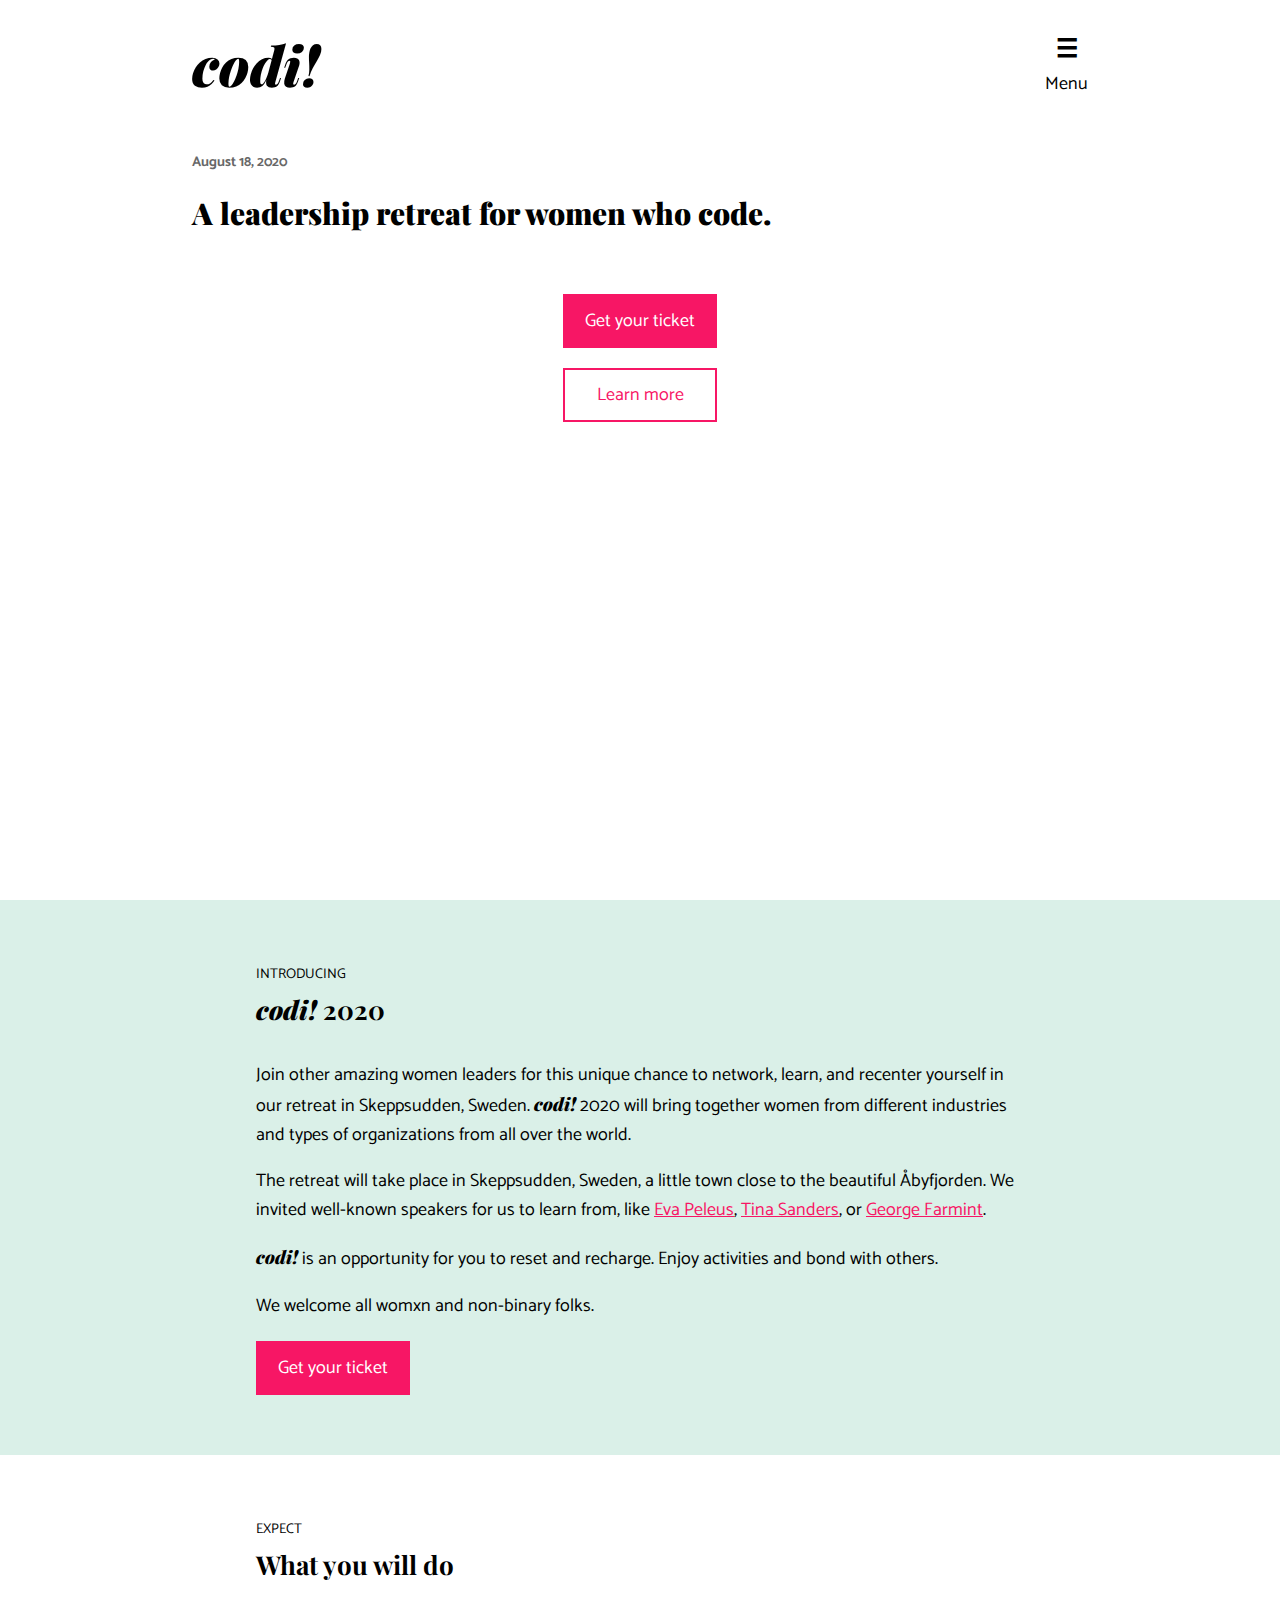
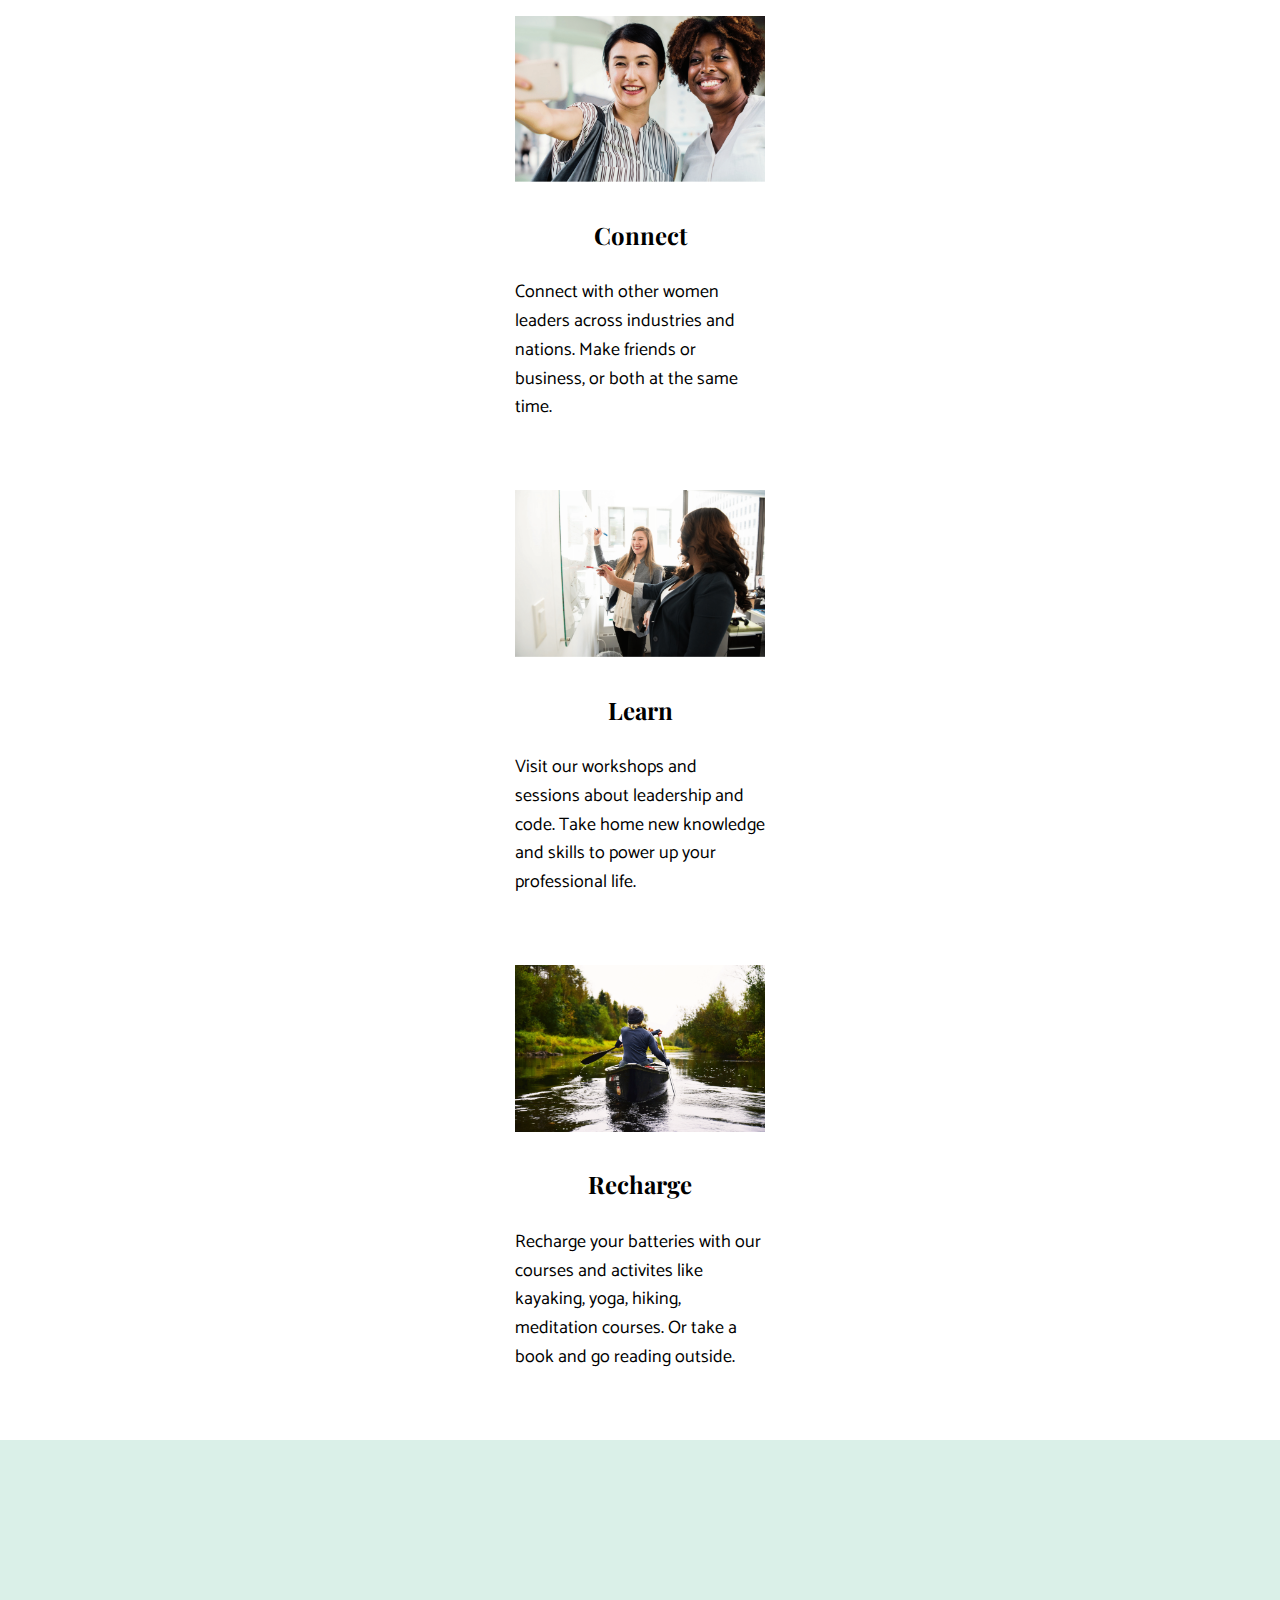
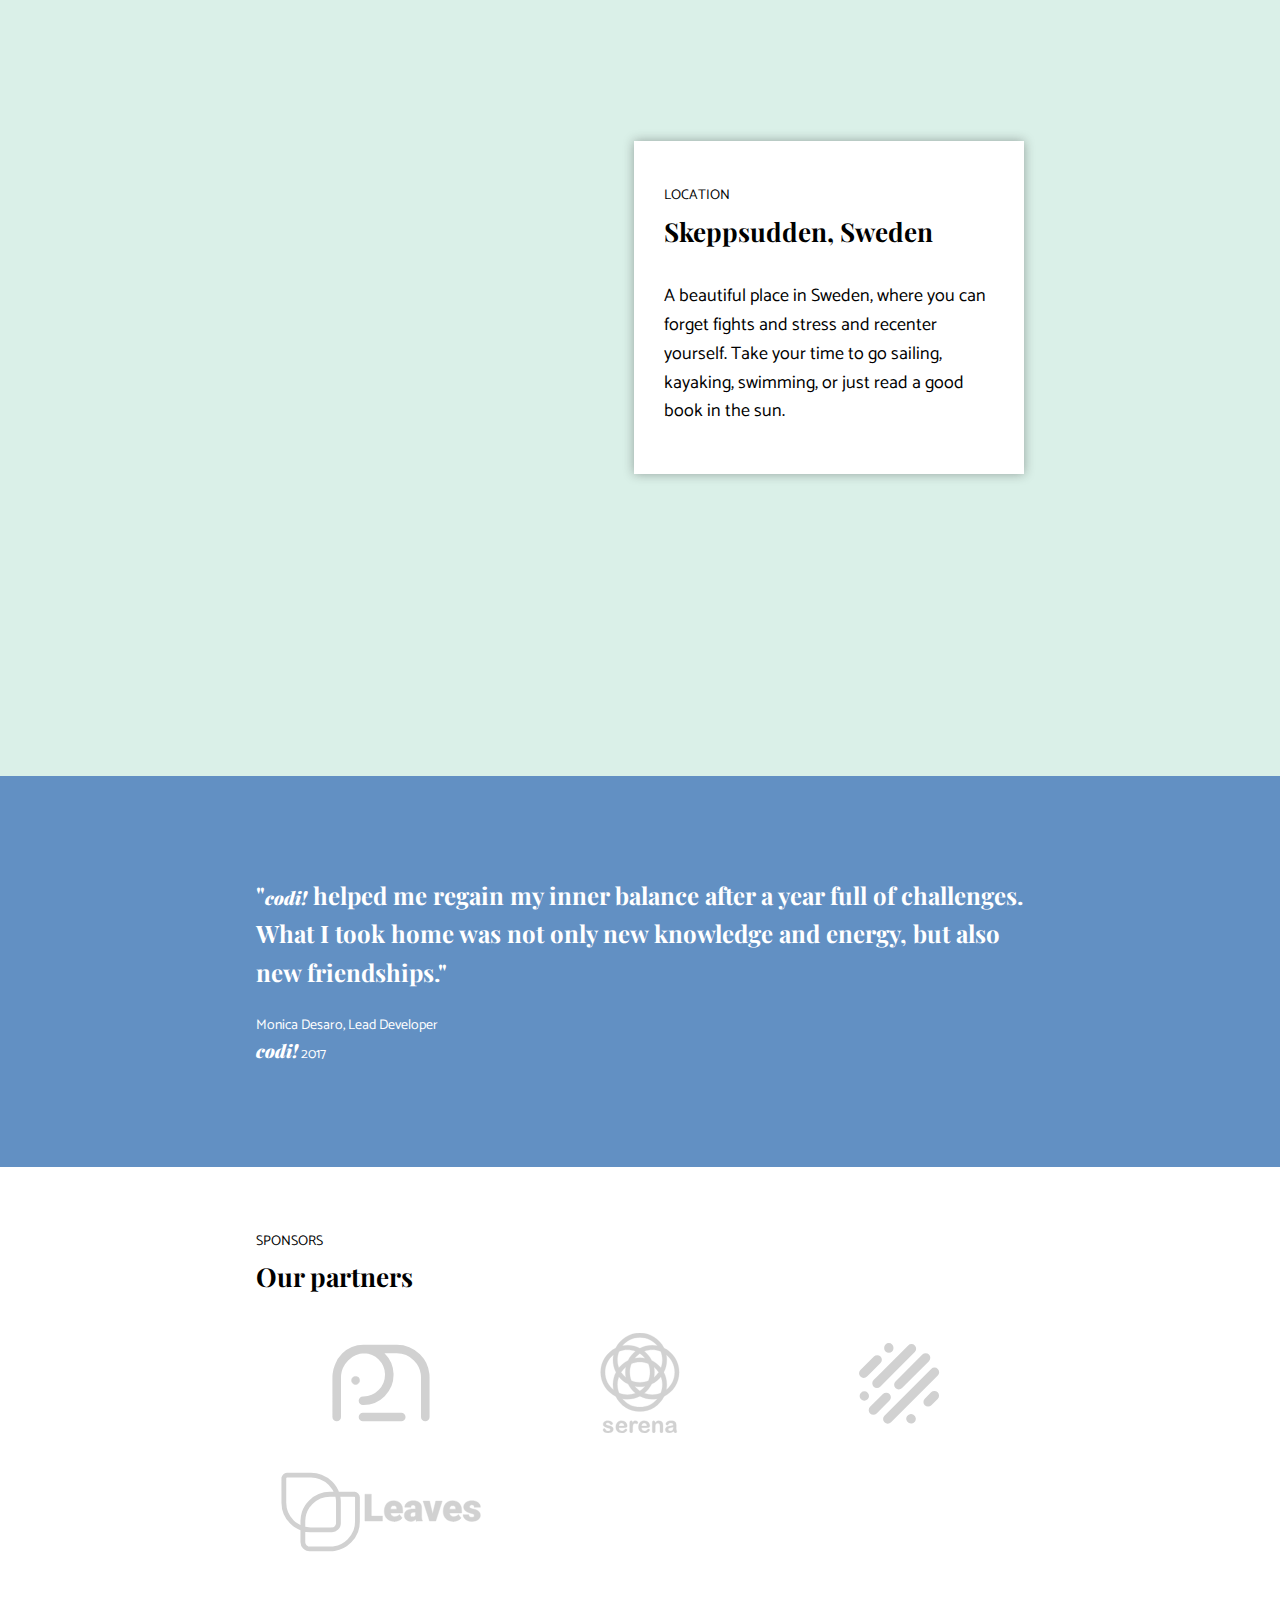
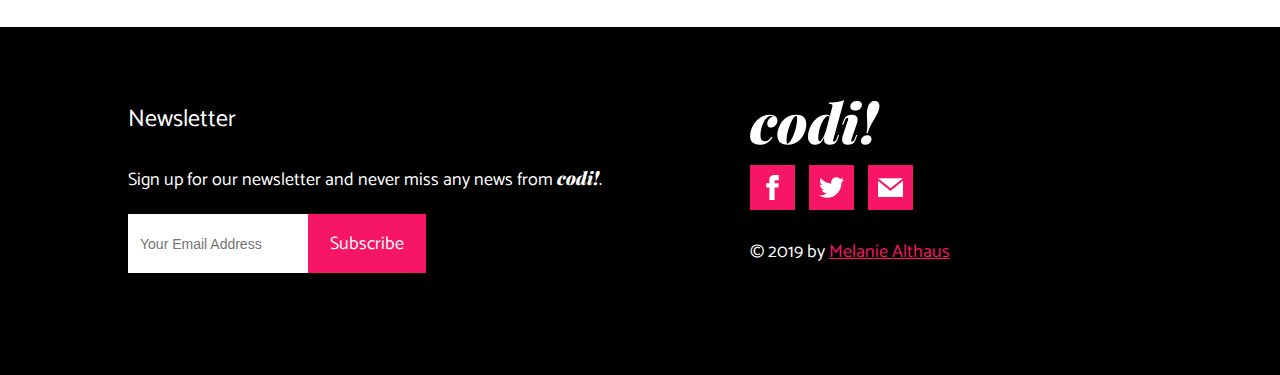
==== index.html @ c9736b59 "header is responsive now" ====
<!DOCTYPE html>
<html lang="en">

  <head>
    <meta charset="utf-8">
    <meta name="viewport" content="width=device-width, initial-scale=1">
    <meta name="description" content="">
    <meta name="author" content="Melanie Althaus">
    <meta name="theme-color" content="#ffffff">
    <title>codi! 2020: A leadership retreat for women who code</title>

    <!-- <link rel="stylesheet" href="style/normalize.css"> -->
    <link rel="stylesheet" href="style/style.css">
  </head>

  <body>

    <header class="header">

      <nav class="header__nav">
        <div class="logo logo--big--black">
          <a href="#">codi!</a>
        </div>
        <div class="hamburger__menu">
            <div class="hamburger__animation">
                &#9776;
            </div>
            <div class="hamburger__label">Menu</div>
        </div>        
        <ul class="nav__menulist">
          <li class="nav__item">Home</li>
          <li class="nav__item">Blog</li>
          <li class="nav__item">About</li>
          <li class="nav__item">Partnerships</li>
        </ul>
      </nav>

      <div class="header__box">
        <div class="header__titlebox">
          <p class="title__top">August 18, 2020</p>
          <h1 class="header__title">A leadership retreat for women who code.</h1>
        </div>        
        <div class="header__buttons">
          <div class="button__div">
            <a class="button__link button--action" href="#">Get your ticket</a>
          </div>
          <div class="button__div">
            <a class="button__link button--secondary" href="#">Learn more</a>
          </div>
          
        </div>
      </div>

    </header>

    <main class="main">
      
      <section class="main__section introduction__section">
        <div class="title__box">
          <p class="section__top">Introducing</p>
          <h2 class="section__title"><span class="logo logo--title">codi!</span> 2020</h2>
        </div>
        <div class="content__box">
          <p class="content__text">Join other amazing women leaders for this unique chance to network, learn, and recenter yourself in our retreat in Skeppsudden, Sweden. <span class="logo">codi!</span> 2020 will bring together women from different industries and types of organizations from all over the world.</p>
          <p>The retreat will take place in Skeppsudden, Sweden, a little town close to the beautiful Åbyfjorden. We invited well-known speakers for us to learn from, like <a href="#" class="text__link">Eva Peleus</a>, <a href="#" class="text__link">Tina Sanders</a>, or <a href="#" class="text__link">George Farmint</a>.</p>
          <p class="content__text"><span class="logo">codi!</span> is an opportunity for you to reset and recharge. Enjoy activities and bond with others.</p>
          <p class="content__text">We welcome all womxn and non-binary folks.</p>
          <div class="button__div p--margin">
              <a class="button__link button--action" href="#">Get your ticket</a>
          </div>
        </div>
      </section>

      <section class="main__section expect__section">
        <div class="title__box">
          <p class="section__top">Expect</p>
          <h2 class="section__title">What you will do</h2>
        </div>
        <div class="content__box expect__box">
          <div class="expect__box--margin-bottom">
            <img class="expect__image" src="assets/img/002_1600w.png" alt="Connect with other female leaders" width="250">
            <h3 class="expect__title">Connect</h3>
            <p class="content__text">Connect with other women leaders across industries and nations. Make friends or business, or both at the same time.</p>
          </div>        
          <div class="expect__box--margin-bottom">            
            <img  class="expect__image" src="assets/img/003_1600w.png" alt="Visit workshops and sessions" width="250">
            <h3 class="expect__title">Learn</h3>
            <p class="content__text">Visit our workshops and sessions about leadership and code. Take home new knowledge and skills to power up your professional life.</p>
          </div>
          <div>
            <img class="expect__image" src="assets/img/004_1600w.png" alt="Recharge and recenter yourself" width="250">           
            <h3 class="expect__title">Recharge</h3>
            <p class="content__text">Recharge your batteries with our courses and activites like kayaking, yoga, hiking, meditation courses. Or take a book and go reading    outside.</p>
          </div>
        </div>
      </section>

      <section class="main__section location__section">
          <div class="location__div">
            <div class="title__box">
              <p class="section__top">Location</p>
              <h2 class="section__title">Skeppsudden, Sweden</h2>
            </div>
            <div class="content__box location__box">
                <p class="content__text">A beautiful place in Sweden, where you can forget fights and stress and recenter yourself. Take your time to go sailing, kayaking, swimming, or just read a good book in the sun.</p>
            </div>
          </div>
      </section>

      <section class="main__section testimonial__section">
        <div class="content__box quote__box">
          <p class="quote">"<span class="logo">codi!</span> helped me regain my inner balance after a year full of challenges. What I took home was not only new knowledge and energy, but also new friendships."</p>
          <p class="quote-name">Monica Desaro, Lead Developer<br>
            <span class="logo">codi!</span> 2017</p>
        </div>
      </section>

      <!-- First finish MVP -->
      <!--
      <section class="main__section impressions__section">
        <div class="title__box">
          <p class="section__top">Impressions</p>
          <h2 class="section__title">That was <span class="logo logo--title">codi!</span> 2019</h2>          
        </div>
        <div class="content__box">
          <div class="impressions__grid">
            <img src="assets/img/006_sm.jpg" width="250"/>
            <img src="assets/img/007_sm.jpg" width="250"/>
            <img src="assets/img/008_sm.jpg" width="250"/>
          </div>
          <div class="impressions__link">
            <a href="#" class="text__link">Click here for the gallery</a>
          </div>
        </div>
      </section>
      -->

      <section class="main__section sponsors__section">
        <div class="title__box">
          <p class="section__top">Sponsors</p>
          <h2 class="section__title">Our partners</h2>
        </div>
        <div class="content__box sponsors__box">
          <!--Elephant Logo-->
          <a href="#" class="sponsor__link">
            <!-- Sponsor Links class no content -->
            <svg class="svg__logo" width="100px" height="100px" viewBox="0 0 175 175" style="fill-rule:evenodd;clip-rule:evenodd;stroke-linecap:round;stroke-miterlimit:3;">
              <path id="Layer0_0_FILL" d="M47.95,78.05c-1.367,-1.367 -3.017,-2.05 -4.95,-2.05c-1.933,0 -3.583,0.683 -4.95,2.05c-1.367,1.367 -2.05,3.017 -2.05,4.95c0,1.933 0.683,3.583 2.05,4.95c1.367,1.367 3.017,2.05 4.95,2.05c1.933,0 3.583,-0.683 4.95,-2.05c1.367,-1.367 2.05,-3.017 2.05,-4.95c0,-1.933 -0.683,-3.583 -2.05,-4.95Z"/>
              <path id="Layer0_0_1_STROKES" d="M10,147l0,-69c0,-7.167 1.333,-13.8 4,-19.9c2.133,-6.2 5.717,-11.817 10.75,-16.85c8.833,-8.833 19.5,-13.25 32,-13.25c0.533,0 1.067,0.017 1.6,0.05c0.533,-0.033 1.083,-0.05 1.65,-0.05l55,0c13.8,0 25.583,4.883 35.35,14.65c9.767,9.767 14.65,21.55 14.65,35.35l0,69m-106.65,-118.95c11.8,0.333 21.917,4.733 30.35,13.2c8.867,8.833 13.3,19.5 13.3,32c0,12.5 -4.433,23.15 -13.3,31.95c-8.8,8.867 -19.45,13.3 -31.95,13.3l-0.8,0m-41.95,-60.4c2.4,-5.6 5.95,-10.75 10.65,-15.45c9.367,-9.367 20.6,-14.233 33.7,-14.6m64.6,118.95l-67,0" style="fill:none;stroke-width:15px;"/>
            </svg>
          </a>
          <!--Serena Logo-->
          <a href="#" class="sponsor__link">
            <svg class="svg__logo" width="100px" height="100px" viewBox="0 0 310 394" style="fill-rule:evenodd;clip-rule:evenodd;stroke-linejoin:round;stroke-miterlimit:2;">
              <path d="M94.775,372.891l-23.099,0c0.029,2.682 0.569,5.047 1.622,7.094c1.053,2.047 2.451,3.59 4.196,4.628c1.745,1.039 3.669,1.558 5.775,1.558c1.413,0 2.703,-0.166 3.871,-0.498c1.168,-0.331 2.3,-0.851 3.396,-1.557c1.095,-0.707 2.105,-1.464 3.028,-2.271c0.922,-0.807 2.119,-1.903 3.59,-3.287c0.605,-0.52 1.47,-0.779 2.595,-0.779c1.211,0 2.192,0.332 2.942,0.995c0.749,0.663 1.124,1.6 1.124,2.811c0,1.067 -0.418,2.315 -1.254,3.742c-0.836,1.428 -2.098,2.797 -3.785,4.109c-1.687,1.313 -3.807,2.401 -6.359,3.266c-2.552,0.865 -5.486,1.298 -8.802,1.298c-7.585,0 -13.482,-2.163 -17.692,-6.488c-4.21,-4.326 -6.316,-10.194 -6.316,-17.606c0,-3.489 0.52,-6.726 1.558,-9.711c1.038,-2.984 2.552,-5.544 4.542,-7.678c1.989,-2.134 4.441,-3.77 7.353,-4.909c2.913,-1.139 6.142,-1.709 9.689,-1.709c4.614,0 8.572,0.973 11.874,2.92c3.302,1.946 5.775,4.463 7.419,7.548c1.643,3.086 2.465,6.229 2.465,9.43c0,2.97 -0.85,4.895 -2.552,5.775c-1.701,0.879 -4.095,1.319 -7.18,1.319Zm-23.099,-6.705l21.412,0c-0.289,-4.037 -1.377,-7.058 -3.266,-9.062c-1.889,-2.004 -4.376,-3.006 -7.462,-3.006c-2.941,0 -5.356,1.016 -7.245,3.049c-1.889,2.033 -3.035,5.04 -3.439,9.019Z"/>
              <path d="M126.179,376.957l0,9.862c0,2.394 -0.563,4.189 -1.687,5.386c-1.125,1.197 -2.552,1.795 -4.283,1.795c-1.701,0 -3.1,-0.606 -4.196,-1.817c-1.095,-1.211 -1.643,-2.999 -1.643,-5.364l0,-32.874c0,-5.306 1.917,-7.959 5.753,-7.959c1.961,0 3.374,0.62 4.239,1.86c0.865,1.24 1.341,3.071 1.427,5.493c1.413,-2.422 2.862,-4.253 4.348,-5.493c1.485,-1.24 3.467,-1.86 5.947,-1.86c2.48,0 4.888,0.62 7.224,1.86c2.336,1.24 3.504,2.883 3.504,4.931c0,1.442 -0.498,2.631 -1.492,3.569c-0.995,0.937 -2.07,1.405 -3.223,1.405c-0.433,0 -1.478,-0.266 -3.136,-0.8c-1.658,-0.533 -3.122,-0.8 -4.391,-0.8c-1.73,0 -3.143,0.454 -4.239,1.362c-1.096,0.909 -1.946,2.257 -2.552,4.045c-0.605,1.788 -1.024,3.915 -1.254,6.38c-0.231,2.466 -0.346,5.472 -0.346,9.019Z"/>
              <path d="M184.012,372.891l-23.099,0c0.029,2.682 0.57,5.047 1.622,7.094c1.053,2.047 2.452,3.59 4.196,4.628c1.745,1.039 3.67,1.558 5.775,1.558c1.413,0 2.704,-0.166 3.871,-0.498c1.168,-0.331 2.3,-0.851 3.396,-1.557c1.096,-0.707 2.105,-1.464 3.028,-2.271c0.923,-0.807 2.12,-1.903 3.59,-3.287c0.606,-0.52 1.471,-0.779 2.596,-0.779c1.211,0 2.191,0.332 2.941,0.995c0.75,0.663 1.125,1.6 1.125,2.811c0,1.067 -0.418,2.315 -1.255,3.742c-0.836,1.428 -2.098,2.797 -3.785,4.109c-1.687,1.313 -3.806,2.401 -6.358,3.266c-2.552,0.865 -5.487,1.298 -8.803,1.298c-7.584,0 -13.481,-2.163 -17.692,-6.488c-4.21,-4.326 -6.315,-10.194 -6.315,-17.606c0,-3.489 0.519,-6.726 1.557,-9.711c1.038,-2.984 2.552,-5.544 4.542,-7.678c1.99,-2.134 4.441,-3.77 7.354,-4.909c2.912,-1.139 6.142,-1.709 9.689,-1.709c4.614,0 8.572,0.973 11.874,2.92c3.302,1.946 5.774,4.463 7.418,7.548c1.644,3.086 2.466,6.229 2.466,9.43c0,2.97 -0.851,4.895 -2.552,5.775c-1.702,0.879 -4.095,1.319 -7.181,1.319Zm-23.099,-6.705l21.412,0c-0.288,-4.037 -1.377,-7.058 -3.266,-9.062c-1.889,-2.004 -4.376,-3.006 -7.461,-3.006c-2.942,0 -5.357,1.016 -7.246,3.049c-1.889,2.033 -3.035,5.04 -3.439,9.019Z"/>
              <path d="M214.421,352.517l0,1.428c2.077,-2.74 4.347,-4.751 6.813,-6.034c2.466,-1.284 5.299,-1.925 8.5,-1.925c3.114,0 5.897,0.677 8.348,2.033c2.452,1.355 4.283,3.273 5.494,5.753c0.778,1.442 1.283,2.999 1.514,4.671c0.231,1.673 0.346,3.807 0.346,6.402l0,21.974c0,2.365 -0.541,4.153 -1.622,5.364c-1.082,1.211 -2.487,1.817 -4.218,1.817c-1.759,0 -3.186,-0.62 -4.282,-1.86c-1.096,-1.24 -1.644,-3.014 -1.644,-5.321l0,-19.681c0,-3.893 -0.541,-6.871 -1.622,-8.932c-1.081,-2.062 -3.237,-3.093 -6.467,-3.093c-2.105,0 -4.023,0.627 -5.753,1.881c-1.73,1.255 -2.999,2.978 -3.806,5.169c-0.577,1.76 -0.865,5.047 -0.865,9.863l0,14.793c0,2.394 -0.556,4.189 -1.666,5.386c-1.11,1.197 -2.545,1.795 -4.304,1.795c-1.701,0 -3.1,-0.62 -4.196,-1.86c-1.095,-1.24 -1.643,-3.014 -1.643,-5.321l0,-34.129c0,-2.249 0.49,-3.929 1.47,-5.039c0.981,-1.11 2.322,-1.665 4.023,-1.665c1.038,0 1.976,0.245 2.812,0.735c0.836,0.49 1.507,1.226 2.011,2.206c0.505,0.981 0.757,2.177 0.757,3.59Z"/>
              <path d="M287.048,387.339c-2.855,2.22 -5.616,3.885 -8.283,4.996c-2.668,1.11 -5.66,1.665 -8.976,1.665c-3.028,0 -5.688,-0.598 -7.981,-1.795c-2.292,-1.197 -4.059,-2.819 -5.299,-4.866c-1.24,-2.048 -1.86,-4.268 -1.86,-6.662c0,-3.23 1.024,-5.984 3.072,-8.262c2.047,-2.278 4.859,-3.806 8.435,-4.585c0.749,-0.173 2.609,-0.562 5.58,-1.168c2.97,-0.605 5.515,-1.161 7.634,-1.665c2.12,-0.505 4.42,-1.118 6.9,-1.839c-0.145,-3.114 -0.772,-5.399 -1.882,-6.856c-1.11,-1.456 -3.41,-2.184 -6.899,-2.184c-2.999,0 -5.256,0.418 -6.77,1.254c-1.514,0.837 -2.812,2.091 -3.893,3.764c-1.081,1.672 -1.846,2.775 -2.293,3.309c-0.447,0.533 -1.405,0.8 -2.876,0.8c-1.327,0 -2.473,-0.425 -3.439,-1.276c-0.966,-0.851 -1.449,-1.939 -1.449,-3.266c0,-2.076 0.735,-4.095 2.206,-6.056c1.471,-1.961 3.763,-3.576 6.878,-4.845c3.114,-1.268 6.993,-1.903 11.636,-1.903c5.19,0 9.271,0.613 12.241,1.839c2.97,1.225 5.068,3.164 6.294,5.817c1.226,2.654 1.838,6.172 1.838,10.555c0,2.768 -0.007,5.119 -0.021,7.051c-0.015,1.932 -0.036,4.08 -0.065,6.445c0,2.22 0.367,4.535 1.103,6.943c0.735,2.407 1.103,3.957 1.103,4.65c0,1.211 -0.57,2.314 -1.709,3.309c-1.139,0.995 -2.429,1.492 -3.871,1.492c-1.211,0 -2.408,-0.57 -3.59,-1.709c-1.183,-1.139 -2.437,-2.79 -3.764,-4.952Zm-0.778,-17.087c-1.731,0.635 -4.247,1.305 -7.549,2.012c-3.301,0.706 -5.587,1.225 -6.856,1.557c-1.268,0.332 -2.48,0.98 -3.633,1.947c-1.154,0.966 -1.73,2.314 -1.73,4.044c0,1.788 0.677,3.309 2.033,4.564c1.355,1.254 3.129,1.881 5.32,1.881c2.336,0 4.492,-0.512 6.467,-1.535c1.975,-1.024 3.424,-2.343 4.347,-3.958c1.067,-1.788 1.601,-4.73 1.601,-8.825l0,-1.687Z"/>
              <path d="M49.75,378.558c0,3.258 -0.793,6.048 -2.379,8.37c-1.586,2.321 -3.929,4.08 -7.029,5.277c-3.1,1.197 -6.871,1.795 -11.312,1.795c-4.239,0 -7.872,-0.649 -10.9,-1.947c-3.028,-1.297 -5.263,-2.919 -6.705,-4.866c-1.442,-1.946 -2.163,-3.9 -2.163,-5.861c0,-1.298 0.462,-2.408 1.384,-3.331c0.923,-0.923 2.091,-1.384 3.504,-1.384c1.24,0 2.192,0.303 2.855,0.908c0.663,0.606 1.298,1.457 1.903,2.553c1.211,2.105 2.661,3.676 4.347,4.714c1.687,1.039 3.987,1.558 6.9,1.558c2.365,0 4.304,-0.527 5.818,-1.579c1.514,-1.053 2.271,-2.257 2.271,-3.612c0,-2.076 -0.786,-3.59 -2.358,-4.542c-1.571,-0.952 -4.16,-1.86 -7.764,-2.725c-4.066,-1.009 -7.375,-2.069 -9.927,-3.179c-2.553,-1.111 -4.593,-2.574 -6.121,-4.391c-1.529,-1.817 -2.293,-4.052 -2.293,-6.705c0,-2.364 0.707,-4.599 2.12,-6.704c1.413,-2.105 3.496,-3.785 6.25,-5.04c2.754,-1.254 6.078,-1.881 9.971,-1.881c3.057,0 5.803,0.317 8.24,0.951c2.437,0.635 4.47,1.485 6.099,2.552c1.63,1.067 2.87,2.25 3.72,3.547c0.851,1.298 1.276,2.567 1.276,3.807c0,1.355 -0.454,2.466 -1.362,3.331c-0.909,0.865 -2.199,1.297 -3.872,1.297c-1.211,0 -2.242,-0.346 -3.093,-1.038c-0.85,-0.692 -1.823,-1.73 -2.919,-3.114c-0.894,-1.154 -1.947,-2.077 -3.158,-2.769c-1.211,-0.692 -2.855,-1.038 -4.931,-1.038c-2.134,0 -3.908,0.454 -5.321,1.363c-1.413,0.908 -2.119,2.04 -2.119,3.395c0,1.24 0.519,2.257 1.557,3.05c1.038,0.793 2.437,1.449 4.196,1.968c1.759,0.519 4.181,1.154 7.267,1.903c3.662,0.894 6.654,1.961 8.976,3.201c2.321,1.24 4.08,2.704 5.277,4.391c1.197,1.687 1.795,3.612 1.795,5.775Z"/>
              <path d="M258.606,223.747c1.303,-6.628 1.994,-13.475 1.994,-20.478c0,-17.525 -4.281,-34.069 -11.844,-48.647c7.563,-14.575 11.844,-31.119 11.844,-48.644c0,-7.006 -0.691,-13.85 -1.994,-20.478c20.26,16.25 33.266,41.191 33.266,69.122c0,27.934 -13.006,52.872 -33.266,69.125m-103.984,68.125c-27.934,0 -52.872,-13.006 -69.125,-33.266c6.628,1.303 13.475,1.994 20.478,1.994c17.528,0 34.069,-4.281 48.647,-11.844c14.578,7.563 31.119,11.844 48.647,11.844c7.003,0 13.85,-0.691 20.478,-1.994c-16.253,20.26 -41.191,33.266 -69.125,33.266m-137.25,-137.25c0,-27.931 13.006,-52.872 33.266,-69.122c-1.304,6.628 -1.994,13.472 -1.994,20.478c0,17.525 4.281,34.069 11.844,48.644c-7.563,14.578 -11.844,31.122 -11.844,48.647c0,7.003 0.69,13.85 1.994,20.478c-20.26,-16.253 -33.266,-41.191 -33.266,-69.125m192.587,20.478c1.304,-6.628 1.994,-13.472 1.994,-20.478c0,-7.003 -0.69,-13.85 -1.99,-20.478c7.234,5.806 13.54,12.715 18.662,20.478c-5.122,7.765 -11.428,14.675 -18.666,20.478m-75.815,34.862c6.628,1.304 13.475,1.994 20.478,1.994c7.003,0 13.85,-0.69 20.478,-1.994c-5.803,7.235 -12.712,13.544 -20.478,18.663c-7.766,-5.119 -14.675,-11.428 -20.478,-18.663m-34.86,-75.818c-1.303,6.628 -1.993,13.475 -1.993,20.478c0,7.006 0.69,13.85 1.993,20.478c-7.237,-5.803 -13.543,-12.713 -18.665,-20.478c5.122,-7.763 11.428,-14.672 18.665,-20.478m95.297,20.478c0,11.815 -2.343,23.087 -6.559,33.403c-10.316,4.216 -21.588,6.556 -33.4,6.556c-11.813,0 -23.084,-2.34 -33.4,-6.556c-4.216,-10.316 -6.559,-21.588 -6.559,-33.403c0,-11.813 2.343,-23.085 6.559,-33.4c10.316,-4.216 21.587,-6.556 33.4,-6.556c11.812,0 23.084,2.34 33.4,6.556c4.216,10.315 6.559,21.587 6.559,33.4m-19.481,-55.338c-6.628,-1.303 -13.475,-1.993 -20.478,-1.993c-7.003,0 -13.85,0.69 -20.478,1.993c5.803,-7.237 12.712,-13.543 20.478,-18.665c7.766,5.122 14.675,11.428 20.478,18.665m-109.081,6.694c0,-11.816 2.34,-23.087 6.556,-33.403c10.316,-4.213 21.588,-6.556 33.4,-6.556c11.022,0 21.572,2.04 31.316,5.734c-12.228,9.753 -22.257,22.153 -29.216,36.325c-14.169,6.956 -26.569,16.984 -36.325,29.213c-3.694,-9.741 -5.731,-20.291 -5.731,-31.313m0,97.291c0,-11.022 2.037,-21.572 5.731,-31.313c9.756,12.228 22.156,22.256 36.325,29.213c6.959,14.172 16.988,26.568 29.216,36.325c-9.744,3.693 -20.294,5.734 -31.316,5.734c-11.812,0 -23.084,-2.344 -33.4,-6.559c-4.216,-10.316 -6.556,-21.588 -6.556,-33.4m177.206,0c0,11.812 -2.341,23.084 -6.556,33.4c-10.316,4.215 -21.588,6.559 -33.4,6.559c-11.022,0 -21.572,-2.041 -31.316,-5.734c12.228,-9.757 22.256,-22.153 29.216,-36.325c14.169,-6.957 26.569,-16.985 36.325,-29.213c3.694,9.741 5.731,20.291 5.731,31.313m0,-97.291c0,11.022 -2.037,21.572 -5.731,31.313c-9.756,-12.229 -22.156,-22.257 -36.325,-29.213c-6.96,-14.172 -16.988,-26.572 -29.216,-36.325c9.744,-3.694 20.294,-5.734 31.316,-5.734c11.812,0 23.084,2.343 33.4,6.556c4.215,10.316 6.556,21.587 6.556,33.403m-88.603,-88.603c27.934,0 52.872,13.003 69.125,33.262c-6.628,-1.303 -13.475,-1.99 -20.478,-1.99c-17.528,0 -34.069,4.278 -48.647,11.844c-14.578,-7.566 -31.119,-11.844 -48.647,-11.844c-7.003,0 -13.85,0.687 -20.478,1.99c16.253,-20.259 41.191,-33.262 69.125,-33.262m154.622,137.247c0,-41.744 -24.266,-77.925 -59.431,-95.191c-17.263,-35.165 -53.444,-59.431 -95.191,-59.431c-41.747,0 -77.928,24.266 -95.191,59.431c-35.165,17.266 -59.431,53.447 -59.431,95.191c0,41.747 24.266,77.928 59.431,95.194c17.263,35.165 53.444,59.431 95.191,59.431c41.747,0 77.928,-24.266 95.191,-59.431c35.165,-17.266 59.431,-53.447 59.431,-95.194"/>
            </svg>
          </a>
          <!--Strokes Logo-->
          <a href="#" class="sponsor__link">
            <svg class="svg__logo" width="100px" height="100px" viewBox="0 0 215 215" style="fill-rule:evenodd; clip-rule:evenodd; stroke-linecap:round; stroke-miterlimit:3;">
              <path style="fill:none; stroke-width:20px;" d="M107.023,111.273l57.8,-57.8m-81.5,131.45l100.5,-100.5m-123.8,23.85l74.35,-74.4m-82,132l27.65,-27.6m-47.2,-2.8l0.2,-0.2m100.6,49.4l-0.6,-0.4m-47.4,-152.65l0,1m-54,54.05l29.05,-29.05m109.35,90.65l13.55,-13.55"/>
            </svg>
          </a>
          <!--Leaves Logo-->
          <a href="#" class="sponsor__link">      
            <svg class="svg__logo" width="200px" height="100px" viewBox="0 0 500 198" style="fill-rule:evenodd;clip-rule:evenodd;stroke-linecap:round;stroke-miterlimit:3;">
              <path d="M225.818,109.211l27.849,0l0,12.438l-43.847,0l0,-67.077l15.998,0l0,54.639Z"/>
              <path d="M283.566,122.571c-7.566,0 -13.689,-2.281 -18.368,-6.841c-4.679,-4.561 -7.019,-10.497 -7.019,-17.806l0,-1.29c0,-5.099 0.934,-9.598 2.803,-13.499c1.869,-3.9 4.596,-6.918 8.181,-9.052c3.586,-2.135 7.84,-3.202 12.762,-3.202c6.928,0 12.398,2.173 16.409,6.519c4.011,4.346 6.016,10.404 6.016,18.174l0,6.035l-30.538,0c0.547,2.795 1.748,4.991 3.601,6.588c1.854,1.597 4.254,2.396 7.202,2.396c4.861,0 8.659,-1.72 11.394,-5.16l7.019,8.385c-1.914,2.672 -4.626,4.799 -8.136,6.38c-3.509,1.582 -7.284,2.373 -11.326,2.373Zm-1.732,-39.712c-4.497,0 -7.171,3.01 -8.022,9.03l15.497,0l0,-1.198c0.061,-2.488 -0.562,-4.415 -1.869,-5.782c-1.306,-1.367 -3.175,-2.05 -5.606,-2.05Z"/>
              <path d="M338.306,121.649c-0.547,-1.013 -1.033,-2.503 -1.459,-4.468c-2.825,3.593 -6.776,5.39 -11.85,5.39c-4.649,0 -8.599,-1.421 -11.85,-4.262c-3.252,-2.84 -4.877,-6.411 -4.877,-10.711c0,-5.405 1.975,-9.49 5.925,-12.254c3.95,-2.764 9.693,-4.146 17.229,-4.146l4.74,0l0,-2.639c0,-4.599 -1.96,-6.898 -5.88,-6.898c-3.646,0 -5.469,1.821 -5.469,5.463l-15.36,0c0,-4.816 2.028,-8.727 6.085,-11.734c4.056,-3.006 9.229,-4.509 15.519,-4.509c6.29,0 11.258,1.551 14.904,4.653c3.646,3.102 5.515,7.356 5.606,12.761l0,22.067c0.061,4.577 0.76,8.078 2.097,10.504l0,0.783l-15.36,0Zm-9.617,-10.135c1.914,0 3.502,-0.414 4.763,-1.244c1.261,-0.829 2.165,-1.766 2.712,-2.81l0,-7.97l-4.467,0c-5.348,0 -8.022,2.426 -8.022,7.279c0,1.413 0.471,2.557 1.413,3.432c0.942,0.876 2.142,1.313 3.601,1.313Z"/>
              <path d="M379.053,103.176l7.794,-31.374l16.18,0l-16.089,49.847l-15.679,0l-16.089,-49.847l16.226,0l7.657,31.374Z"/>
              <path d="M430.876,122.571c-7.566,0 -13.689,-2.281 -18.368,-6.841c-4.68,-4.561 -7.019,-10.497 -7.019,-17.806l0,-1.29c0,-5.099 0.934,-9.598 2.803,-13.499c1.869,-3.9 4.596,-6.918 8.181,-9.052c3.586,-2.135 7.84,-3.202 12.762,-3.202c6.928,0 12.397,2.173 16.408,6.519c4.011,4.346 6.017,10.404 6.017,18.174l0,6.035l-30.538,0c0.547,2.795 1.747,4.991 3.601,6.588c1.853,1.597 4.254,2.396 7.201,2.396c4.862,0 8.66,-1.72 11.395,-5.16l7.019,8.385c-1.914,2.672 -4.626,4.799 -8.136,6.38c-3.509,1.582 -7.285,2.373 -11.326,2.373Zm-1.732,-39.712c-4.497,0 -7.171,3.01 -8.022,9.03l15.497,0l0,-1.198c0.061,-2.488 -0.562,-4.415 -1.869,-5.782c-1.306,-1.367 -3.175,-2.05 -5.606,-2.05Z"/>
              <path d="M483.656,107.644c0,-1.32 -0.684,-2.38 -2.051,-3.178c-1.368,-0.799 -3.966,-1.628 -7.794,-2.488c-3.829,-0.86 -6.989,-1.989 -9.48,-3.386c-2.492,-1.398 -4.391,-3.095 -5.698,-5.091c-1.306,-1.996 -1.96,-4.284 -1.96,-6.864c0,-4.577 1.869,-8.347 5.607,-11.31c3.737,-2.964 8.629,-4.446 14.676,-4.446c6.502,0 11.729,1.49 15.679,4.469c3.95,2.979 5.925,6.895 5.925,11.747l-15.406,0c0,-3.992 -2.081,-5.989 -6.244,-5.989c-1.61,0 -2.962,0.453 -4.056,1.359c-1.094,0.906 -1.641,2.035 -1.641,3.387c0,1.382 0.668,2.503 2.005,3.363c1.337,0.86 3.472,1.566 6.404,2.119c2.932,0.553 5.508,1.213 7.726,1.981c7.414,2.58 11.121,7.202 11.121,13.867c0,4.545 -1.998,8.246 -5.994,11.102c-3.995,2.857 -9.169,4.285 -15.519,4.285c-4.224,0 -7.992,-0.768 -11.304,-2.304c-3.312,-1.535 -5.894,-3.624 -7.748,-6.265c-1.854,-2.641 -2.78,-5.421 -2.78,-8.339l14.357,0c0.061,2.304 0.82,3.985 2.279,5.045c1.458,1.06 3.327,1.589 5.606,1.589c2.097,0 3.669,-0.43 4.717,-1.29c1.049,-0.86 1.573,-1.981 1.573,-3.363Z"/>
              <path d="M126.381,143.56l-52.776,0c-6.696,-0.176 -13.011,-1.19 -18.943,-3.04m0,0l0,-19.471c0.323,-13.393 4.038,-25.405 11.146,-36.036c2.525,-3.671 5.447,-7.166 8.766,-10.485c13.187,-13.186 29.119,-19.838 47.797,-19.956l18.195,0c1.028,3.289 1.805,6.667 2.335,10.133c0,0.088 0.015,0.22 0.044,0.396c0.381,2.79 0.602,5.639 0.661,8.546l0,53.349c-0.059,1.908 -0.354,3.7 -0.881,5.374c-0.823,2.321 -2.174,4.406 -4.054,6.256c-3.142,3.172 -6.931,4.816 -11.365,4.934m-72.644,30.22l0,-33.26c-6.021,-1.821 -11.704,-4.537 -17.048,-8.15c-3.672,-2.525 -7.181,-5.448 -10.529,-8.766c-13.216,-13.216 -19.868,-29.149 -19.957,-47.798l0,-60.661c0,-0.205 0.03,-0.397 0.089,-0.573c0.088,-1.938 0.881,-3.656 2.379,-5.154c1.527,-1.527 3.377,-2.335 5.551,-2.423l59.912,0.044c8.751,0 16.842,1.395 24.273,4.185c8.928,3.289 17.034,8.59 24.317,15.903c8.135,8.106 13.774,17.254 16.917,27.445l42.467,0c0.205,0 0.397,0.029 0.572,0.089c1.938,0.117 3.642,0.91 5.111,2.378c1.527,1.527 2.349,3.363 2.467,5.507l-0.089,59.912l0,0.353c0,8.546 -1.366,16.549 -4.096,24.009c-3.348,8.898 -8.664,16.989 -15.948,24.273c-10.69,10.72 -23.215,17.137 -37.577,19.251c-0.089,0 -0.22,0.03 -0.396,0.088c-2.82,0.353 -5.669,0.543 -8.547,0.573l-53.348,0c-1.909,-0.03 -3.701,-0.308 -5.374,-0.837c-2.35,-0.851 -4.436,-2.188 -6.257,-4.009c-3.171,-3.172 -4.801,-6.974 -4.889,-11.41" style="fill:none;stroke-width:12px;"/>
            </svg>
          </a>
        </div>
      </section>

    </main>

    <footer class="footer">

      <div class="footer__newsletter left__side">
        <h3 class="newsletter__title">Newsletter</h3>
        <p>Sign up for our newsletter and never miss any news from <span class="logo ">codi!</span>.</p>
        <form class="newsletter__form">
          <input class="input__email" type="email" name="emailaddress" placeholder="Your Email Address">
          <input class="input__submit" type="submit" value="Subscribe">
        </form>
      </div>

      <div class="footer__logo-box">
        <div class="logo logo--big--white"><a href="#">codi!</a></div>

        <div class="footer__social-menu">
          <!-- Facebook Icon -->
          <a href="#" class="social-menu__link">
            <svg class="social__icon" width="25" height="25" viewBox="0 0 24 24">
              <path d="M9 8h-3v4h3v12h5v-12h3.642l.358-4h-4v-1.667c0-.955.192-1.333 1.115-1.333h2.885v-5h-3.808c-3.596 0-5.192 1.583-5.192 4.615v3.385z"/>
            </svg>
          </a>
          <!-- Twitter Icon -->
          <a href="#" class="social-menu__link">
            <svg class="social__icon" width="25" height="25" viewBox="0 0 24 24">
              <path d="M24 4.557c-.883.392-1.832.656-2.828.775 1.017-.609 1.798-1.574 2.165-2.724-.951.564-2.005.974-3.127 1.195-.897-.957-2.178-1.555-3.594-1.555-3.179 0-5.515 2.966-4.797 6.045-4.091-.205-7.719-2.165-10.148-5.144-1.29 2.213-.669 5.108 1.523 6.574-.806-.026-1.566-.247-2.229-.616-.054 2.281 1.581 4.415 3.949 4.89-.693.188-1.452.232-2.224.084.626 1.956 2.444 3.379 4.6 3.419-2.07 1.623-4.678 2.348-7.29 2.04 2.179 1.397 4.768 2.212 7.548 2.212 9.142 0 14.307-7.721 13.995-14.646.962-.695 1.797-1.562 2.457-2.549z"/>
            </svg>
          </a>
          <!-- Email Icon -->
          <a href="#" class="social-menu__link">
            <svg class="social__icon" width="25" height="25" viewBox="0 0 24 24">
              <path d="M12 12.713l-11.985-9.713h23.97l-11.985 9.713zm0 2.574l-12-9.725v15.438h24v-15.438l-12 9.725z"/>
            </svg>
          </a>
        </div>
      
        <div class="footer__copyright">
          <p>© 2019 by <a href="https://github.com/melme12" class="text__link text__link--footer">Melanie Althaus</a></p>
        </div>

      </div>

    </footer>

    <script src="script.js"></script>
  </body>

</html>
---- style/style.css ----
/* COLORS */
/* TYPOGRAPHY */
/* BREAKPOINTS */
/* EFFECTS */
@import url("https://fonts.googleapis.com/css?family=Catamaran:400,500|Playfair+Display:700,900,900i&display=swap");
body {
  font-family: "Catamaran", Helvetica, sans-serif;
  font-weight: 400;
  font-size: 18px;
  color: black;
  line-height: 1.6; }

.title__top {
  font-family: "Catamaran", Helvetica, sans-serif;
  font-weight: 700;
  font-size: 14px;
  color: #686868; }

.header__title {
  font-family: "Playfair Display", serif;
  font-weight: 900;
  font-size: 30px;
  color: black;
  line-height: 1.3; }

.section__top {
  font-family: "Catamaran", Helvetica, sans-serif;
  font-weight: 400;
  font-size: 14px;
  color: black;
  text-transform: uppercase;
  margin-bottom: 3px; }

.section__title {
  font-family: "Playfair Display", serif;
  font-weight: 700;
  font-size: 26px;
  color: black;
  margin: 0 0 30px 0; }

.expect__title {
  font-family: "Playfair Display", serif;
  font-weight: 700;
  font-size: 24px;
  color: black;
  text-align: center; }

.newsletter__title {
  font-weight: 400;
  font-size: 24px; }

.logo {
  font-family: "Playfair Display", serif;
  font-style: italic;
  font-weight: 900;
  font-size: 18px; }

.logo--title {
  font-size: 26px; }

.logo--big--black {
  font-size: 55px; }
  .logo--big--black a {
    color: black;
    text-decoration: none; }

.logo--big--white {
  font-size: 55px; }
  .logo--big--white a {
    color: white;
    text-decoration: none; }

.quote {
  font-family: "Playfair Display", serif;
  font-weight: 700;
  font-size: 24px;
  color: white; }

.quote-name {
  font-family: "Catamaran", Helvetica, sans-serif;
  font-weight: 400;
  font-size: 14px;
  color: white; }

.footer {
  color: white; }

.text__link {
  color: #f71665; }
  .text__link:hover {
    color: #d11255; }

.text__link--footer:hover {
  color: white; }

.button__link {
  text-align: center;
  font-size: 18px;
  font-weight: 400;
  text-decoration: none;
  line-height: 0; }

.button--action {
  color: white; }

.button--secondary {
  color: #f71665; }

.p--margin {
  margin-top: 20px; }

.input__email {
  font-size: 14px;
  color: #686868; }

.input__submit {
  font-family: "Catamaran", Helvetica, sans-serif;
  font-size: 18px;
  color: white; }

.button__link {
  display: flex;
  align-items: center;
  justify-content: center;
  height: 30px;
  width: 110px;
  padding: 10px 20px;
  margin: 10px 0;
  border: 2px solid #f71665; }
  .button__link:hover {
    transform: scale(1.05); }
  .button__link:active {
    transform: scale(0.95); }

.button--action {
  background-color: #f71665; }

.button--secondary {
  background-color: white; }

.p--margin {
  margin-top: 20px; }

.newsletter__form {
  display: flex;
  flex-direction: row;
  flex-wrap: wrap;
  align-content: center; }

.input__email {
  width: 156px;
  height: 55px;
  padding: 0 10px;
  margin: 2px 0;
  background-color: white;
  border: 2px solid white; }
  .input__email:focus {
    border: 2px solid #f71665; }

.input__submit {
  height: 59px;
  padding: 10px 20px;
  margin: 2px 0;
  background-color: #f71665;
  border: 2px solid #f71665;
  cursor: pointer; }
  .input__submit:hover, .input__submit:focus {
    transform: scale(1.05); }
  .input__submit:active {
    transform: scale(0.95); }

.svg__logo {
  margin: 5px;
  fill-rule: nonzero; }
  .svg__logo path {
    stroke: #d1d1d1;
    fill: #d1d1d1; }
  .svg__logo:hover path, .svg__logo:focus path {
    stroke: #f71665;
    fill: #f71665; }

.expect-image {
  display: block; }

.expect__box--margin-bottom {
  margin-bottom: 50px; }

.social__icon {
  background-color: #f71665;
  padding: 10px;
  margin-right: 10px; }
  .social__icon path {
    fill: white; }
  .social__icon:hover, .social__icon:focus {
    background-color: black; }
    .social__icon:hover path, .social__icon:focus path {
      fill: #f71665; }
  .social__icon:active {
    background-color: black; }
    .social__icon:active path {
      fill: white; }

.social-menu__link {
  color: transparent;
  text-decoration: none; }

body {
  margin: 0;
  padding: 0; }

.header__nav {
  display: flex;
  flex-direction: row;
  justify-content: space-between;
  align-items: center; }

.nav__menulist {
  display: none; }

.hamburger__animation {
  text-align: center;
  font-weight: 700;
  font-size: 25px; }

.header {
  min-height: calc(100vh - 40px);
  padding: 20px 10vw; }

.header__box {
  display: flex;
  flex-direction: column;
  flex-wrap: nowrap; }

.header__titlebox {
  margin: 30px 0 30px 0; }

.header__buttons {
  display: flex;
  flex-direction: column;
  align-items: center; }

@media screen and (min-width: 480px) {
  .header {
    padding: 20px 15vw; } }
@media screen and (min-width: 768px) {
  .main__section {
    padding: 20px 20vw; } }
.main__section {
  padding: 50px 10vw; }

.introduction__section {
  background-color: rgba(194, 231, 218, 0.61); }

.expect__box {
  width: 250px;
  margin: 0 auto;
  display: flex;
  flex-wrap: wrap;
  justify-content: center; }

.location__section {
  display: flex;
  justify-content: right;
  align-items: center;
  height: calc(104vh - 100px);
  background-image: url("../assets/img/005.jpg");
  background-position: right top;
  background-repeat: no-repeat;
  background-size: cover;
  background-color: rgba(194, 231, 218, 0.61); }

.location__div {
  background-color: white;
  max-width: 330px;
  padding: 30px;
  box-shadow: 0 0 10px rgba(45, 45, 45, 0.4); }

.testimonial__section {
  background-color: #6290c3; }

.quote__box {
  margin: 50px 0; }

.impressions__grid {
  text-align: center; }

.sponsors__box {
  display: grid;
  grid-gap: 10px;
  grid-template-columns: repeat(auto-fill, minmax(200px, 1fr));
  grid-auto-flow: dense;
  justify-items: center; }

@media screen and (min-width: 480px) {
  .main__section {
    padding: 50px 15vw; } }
@media screen and (min-width: 768px) {
  .main__section {
    padding: 50px 20vw; }

  .left__side {
    width: 40vw;
    padding-right: 110px; } }
@media screen and (min-width: 1690px) {
  .left__side {
    padding-right: 110px; } }
@media screen and (min-width: 1920px) {
  .main__section {
    margin: 0 auto;
    padding: 100px 150px;
    max-width: 1620px; } }
.footer {
  padding: 50px 10vw;
  background-color: black;
  display: flex;
  flex-direction: row;
  flex-wrap: wrap;
  justify-content: flex-start;
  align-items: flex-start;
  align-content: flex-start; }

.footer__newsletter {
  padding-bottom: 50px; }

/*# sourceMappingURL=style.css.map */
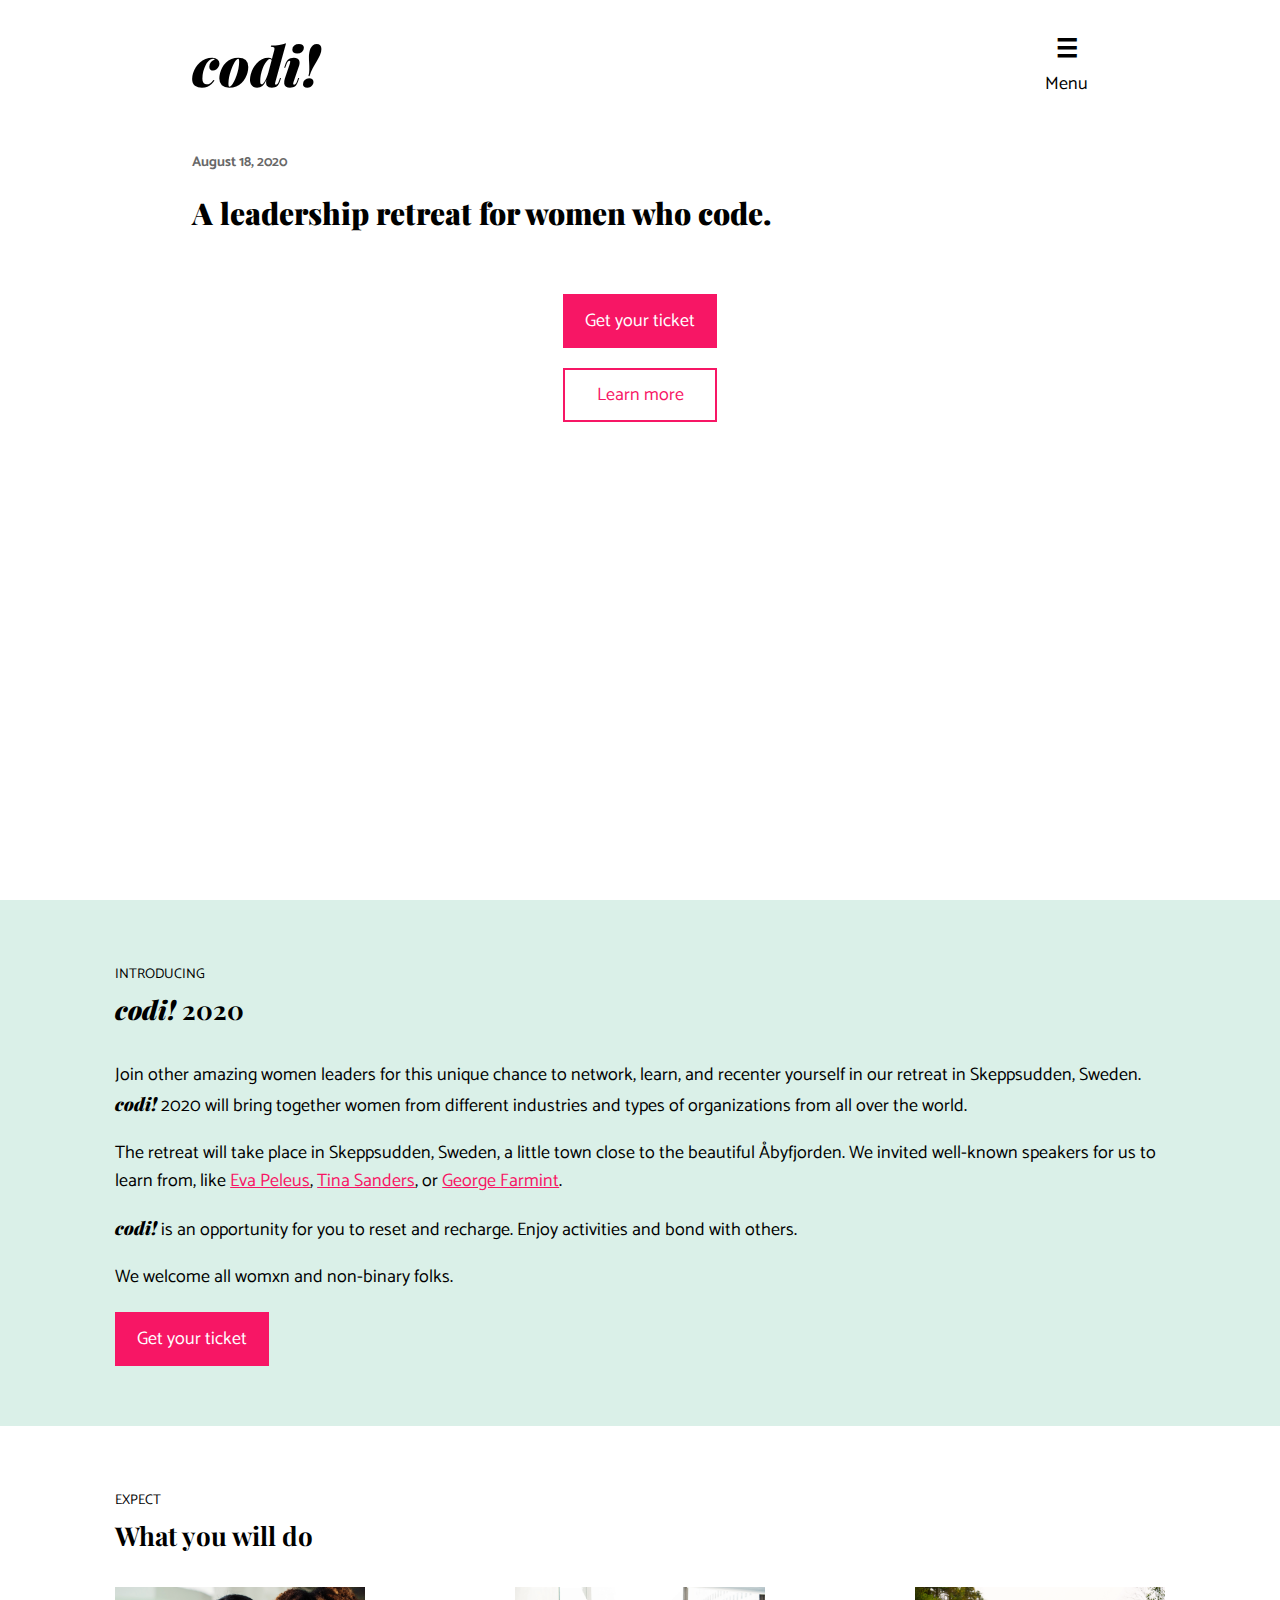
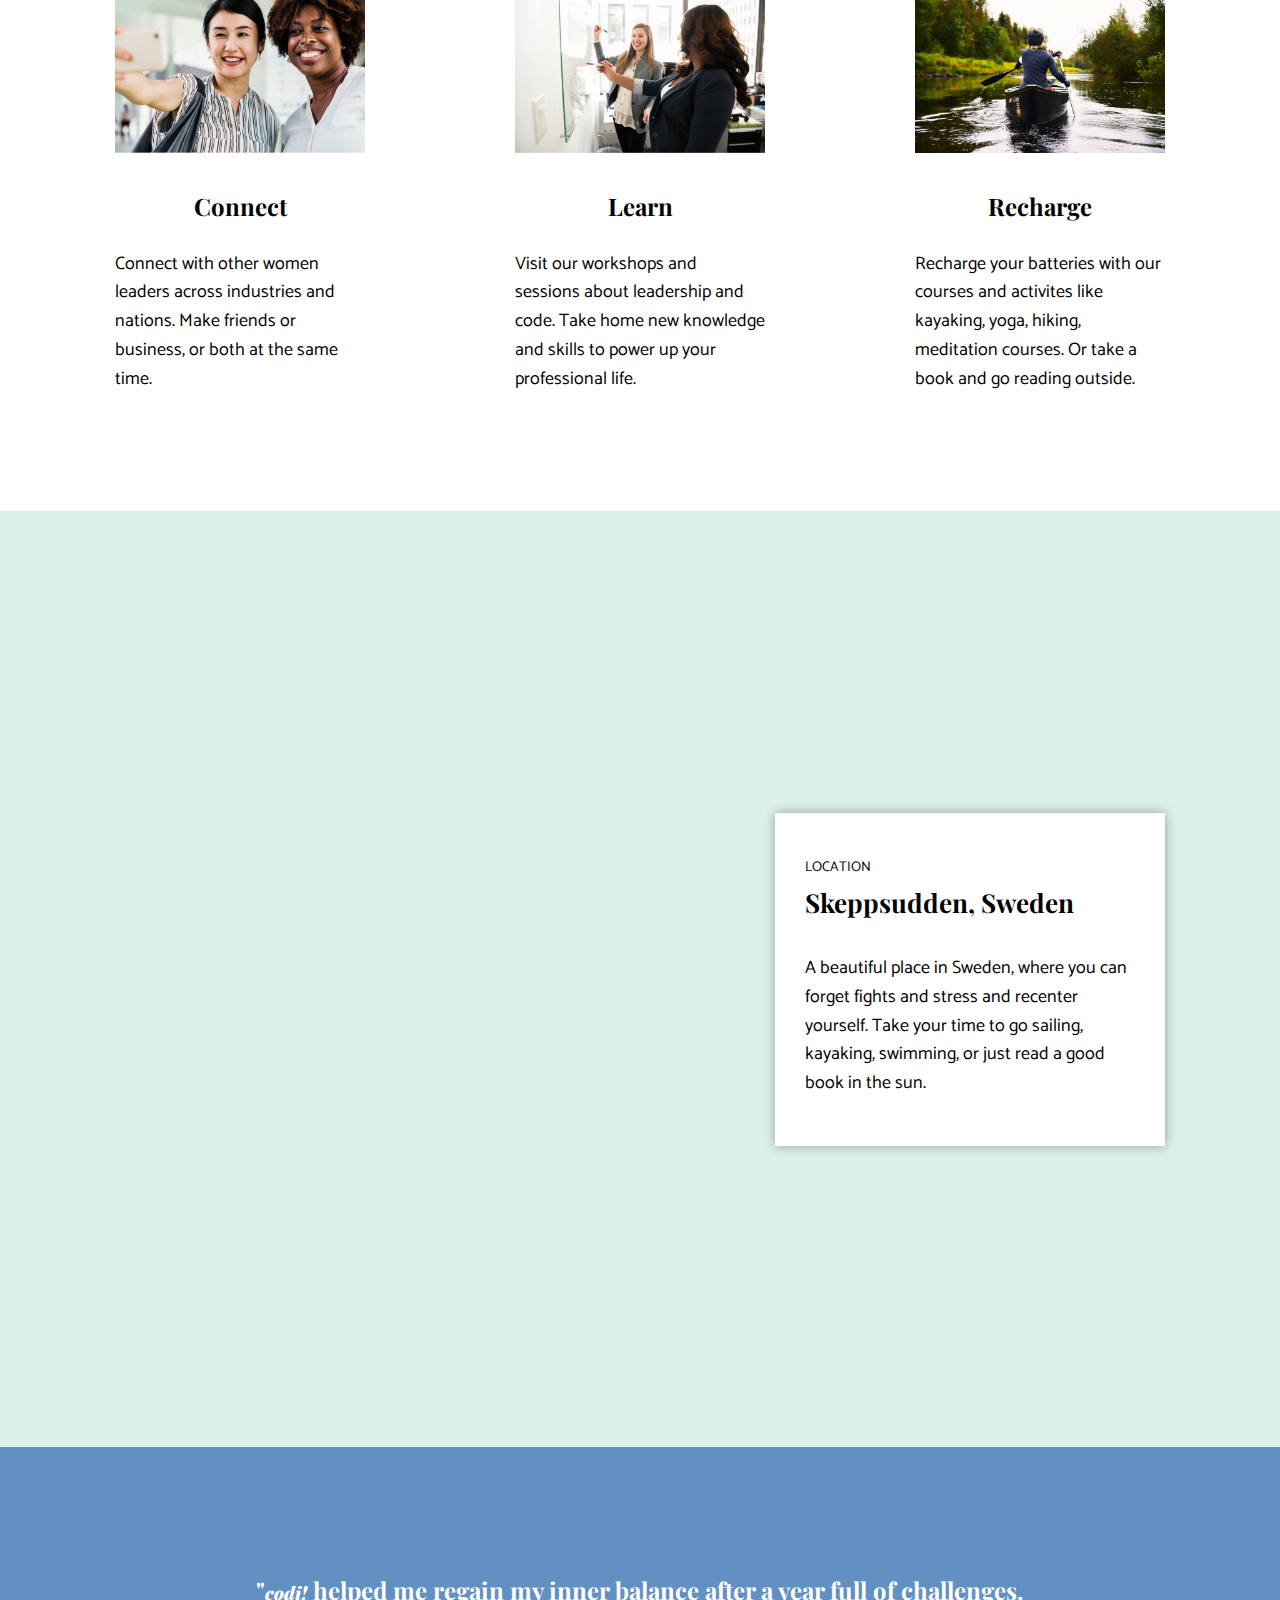
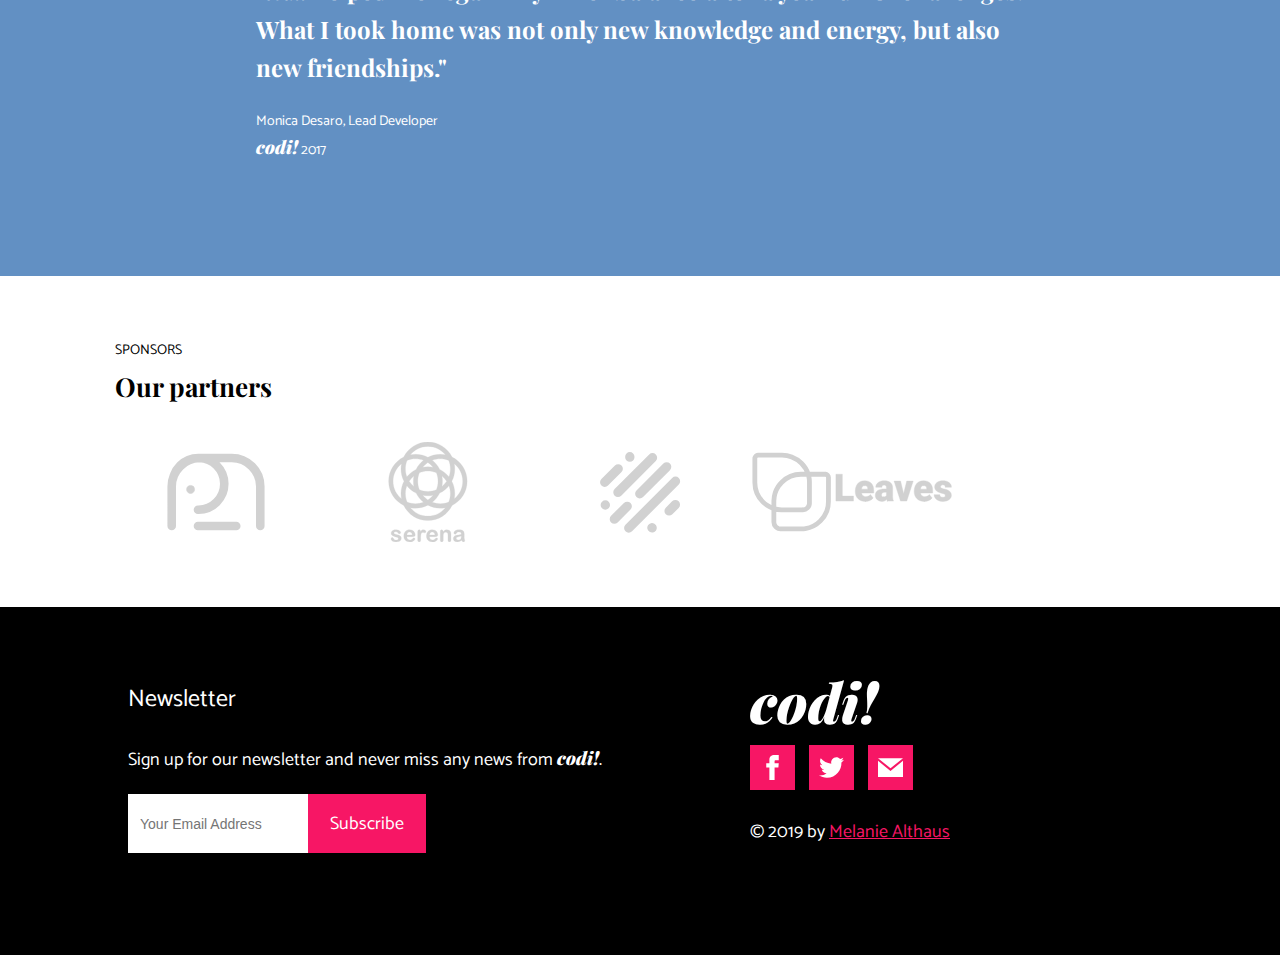
==== commit e89612ac: "fixed responsive quote, started on expect boxes" ====
--- a/index.html
+++ b/index.html
@@ -77,17 +77,17 @@
           <h2 class="section__title">What you will do</h2>
         </div>
         <div class="content__box expect__box">
-          <div class="expect__box--margin-bottom">
+          <div class="expect__box--flex expect__box--margin">
             <img class="expect__image" src="assets/img/002_1600w.png" alt="Connect with other female leaders" width="250">
             <h3 class="expect__title">Connect</h3>
             <p class="content__text">Connect with other women leaders across industries and nations. Make friends or business, or both at the same time.</p>
           </div>        
-          <div class="expect__box--margin-bottom">            
+          <div class="expect__box--flex expect__box--margin">            
             <img  class="expect__image" src="assets/img/003_1600w.png" alt="Visit workshops and sessions" width="250">
             <h3 class="expect__title">Learn</h3>
             <p class="content__text">Visit our workshops and sessions about leadership and code. Take home new knowledge and skills to power up your professional life.</p>
           </div>
-          <div>
+          <div class="expect__box--flex">
             <img class="expect__image" src="assets/img/004_1600w.png" alt="Recharge and recenter yourself" width="250">           
             <h3 class="expect__title">Recharge</h3>
             <p class="content__text">Recharge your batteries with our courses and activites like kayaking, yoga, hiking, meditation courses. Or take a book and go reading    outside.</p>
--- a/style/style.css
+++ b/style/style.css
@@ -181,9 +181,6 @@
 
 .expect-image {
   display: block; }
-
-.expect__box--margin-bottom {
-  margin-bottom: 50px; }
 
 .social__icon {
   background-color: #f71665;
@@ -252,11 +249,16 @@
   background-color: rgba(194, 231, 218, 0.61); }
 
 .expect__box {
-  width: 250px;
   margin: 0 auto;
   display: flex;
-  flex-wrap: wrap;
+  flex-direction: column;
   justify-content: center; }
+
+.expect__box--margin {
+  margin-bottom: 50px; }
+
+.expect__box--flex {
+  width: 250px; }
 
 .location__section {
   display: flex;
@@ -279,7 +281,8 @@
   background-color: #6290c3; }
 
 .quote__box {
-  margin: 50px 0; }
+  margin: 50px 0;
+  width: 60vw; }
 
 .impressions__grid {
   text-align: center; }
@@ -296,11 +299,23 @@
     padding: 50px 15vw; } }
 @media screen and (min-width: 768px) {
   .main__section {
-    padding: 50px 20vw; }
+    padding: 50px 9vw; }
 
   .left__side {
     width: 40vw;
-    padding-right: 110px; } }
+    padding-right: 110px; }
+
+  .expect__box--margin {
+    margin-bottom: 50px;
+    margin-right: 40px; }
+
+  .testimonial__section {
+    display: flex;
+    justify-content: center; } }
+@media screen and (min-width: 1024px) {
+  .expect__box {
+    flex-direction: row;
+    justify-content: space-between; } }
 @media screen and (min-width: 1690px) {
   .left__side {
     padding-right: 110px; } }
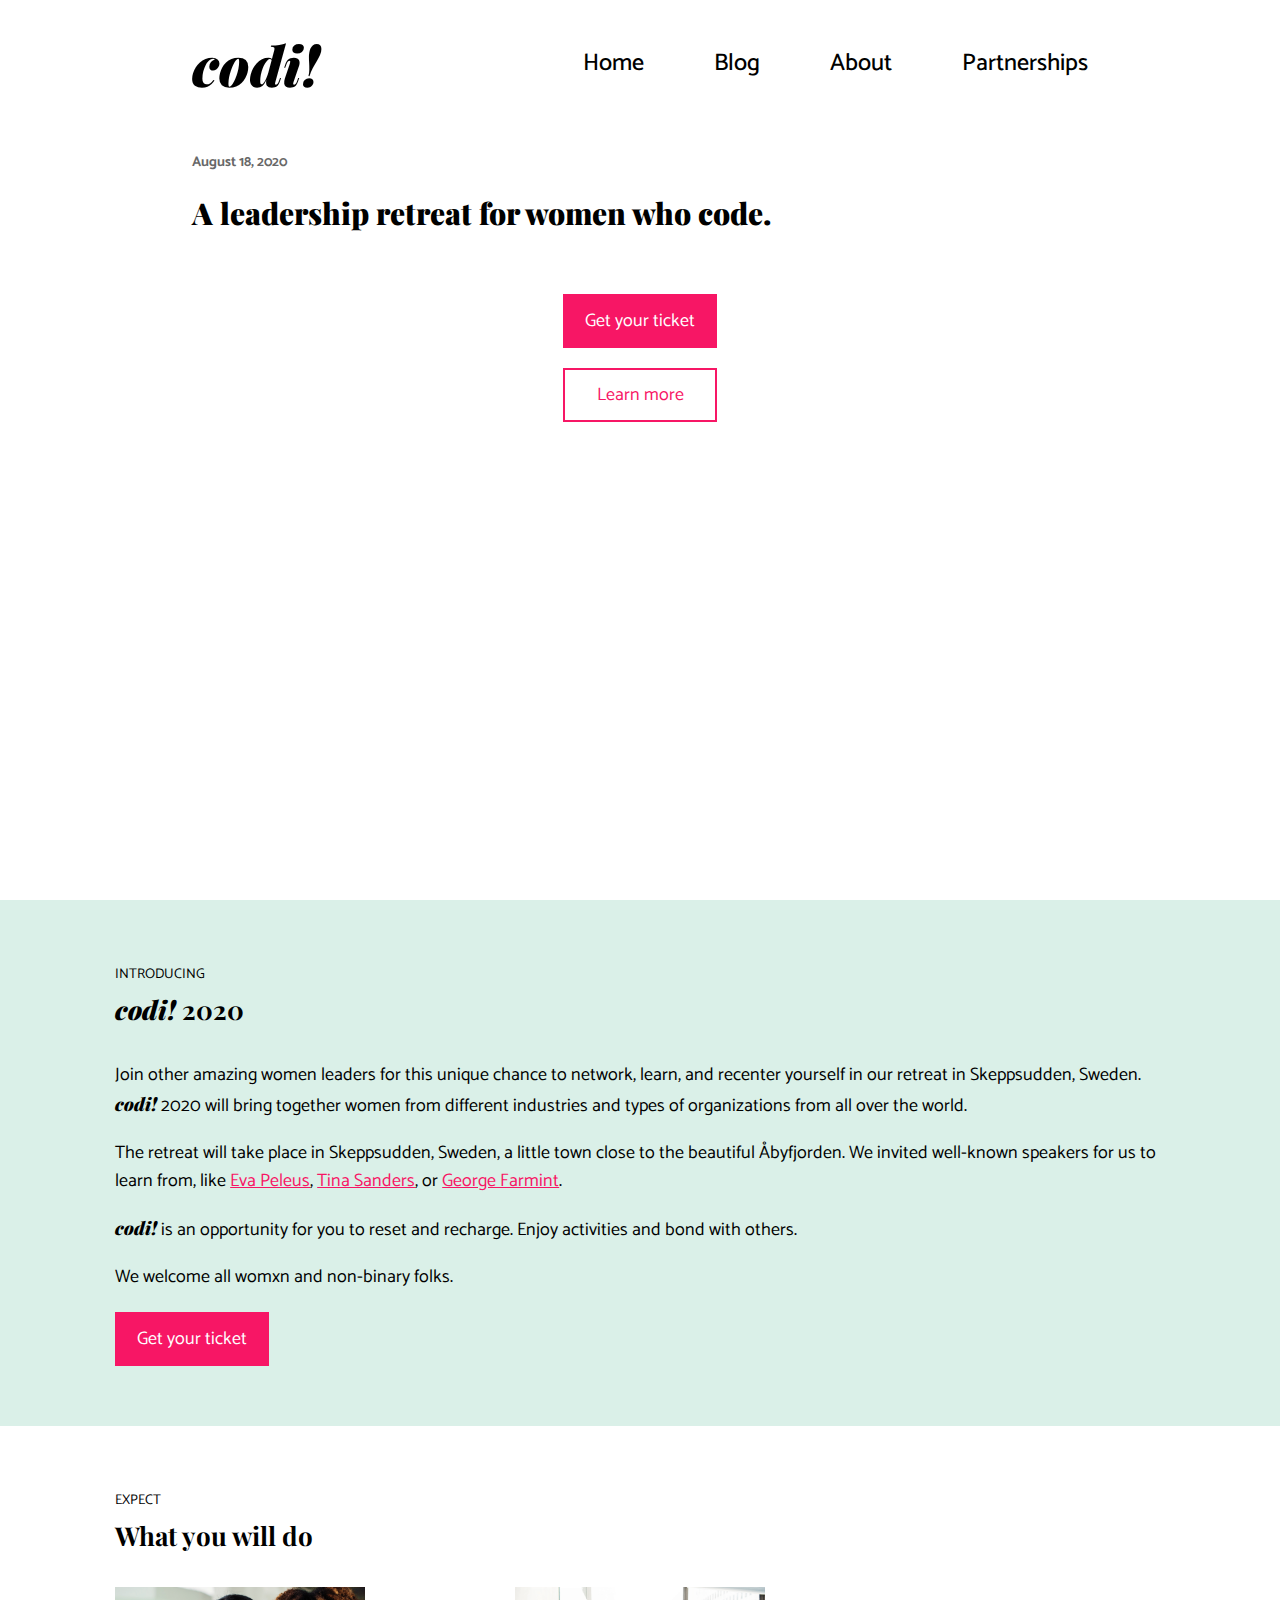
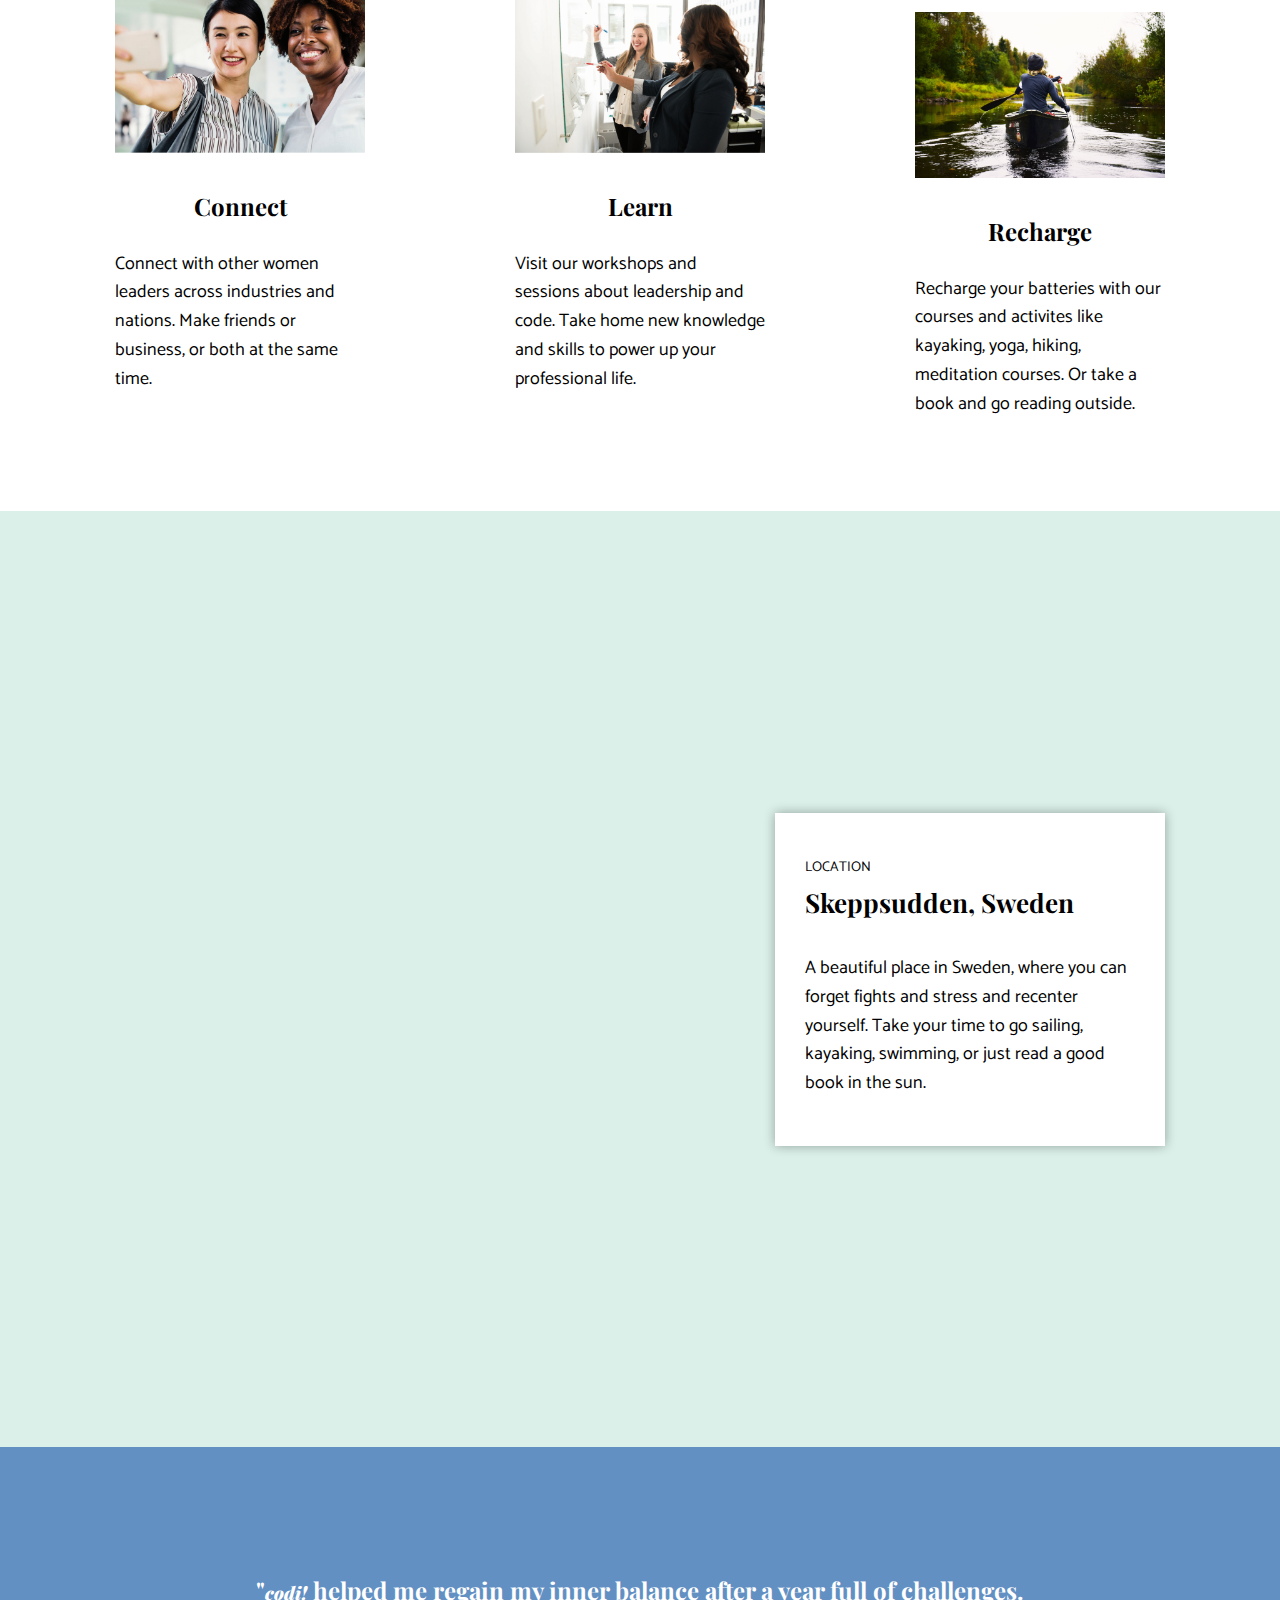
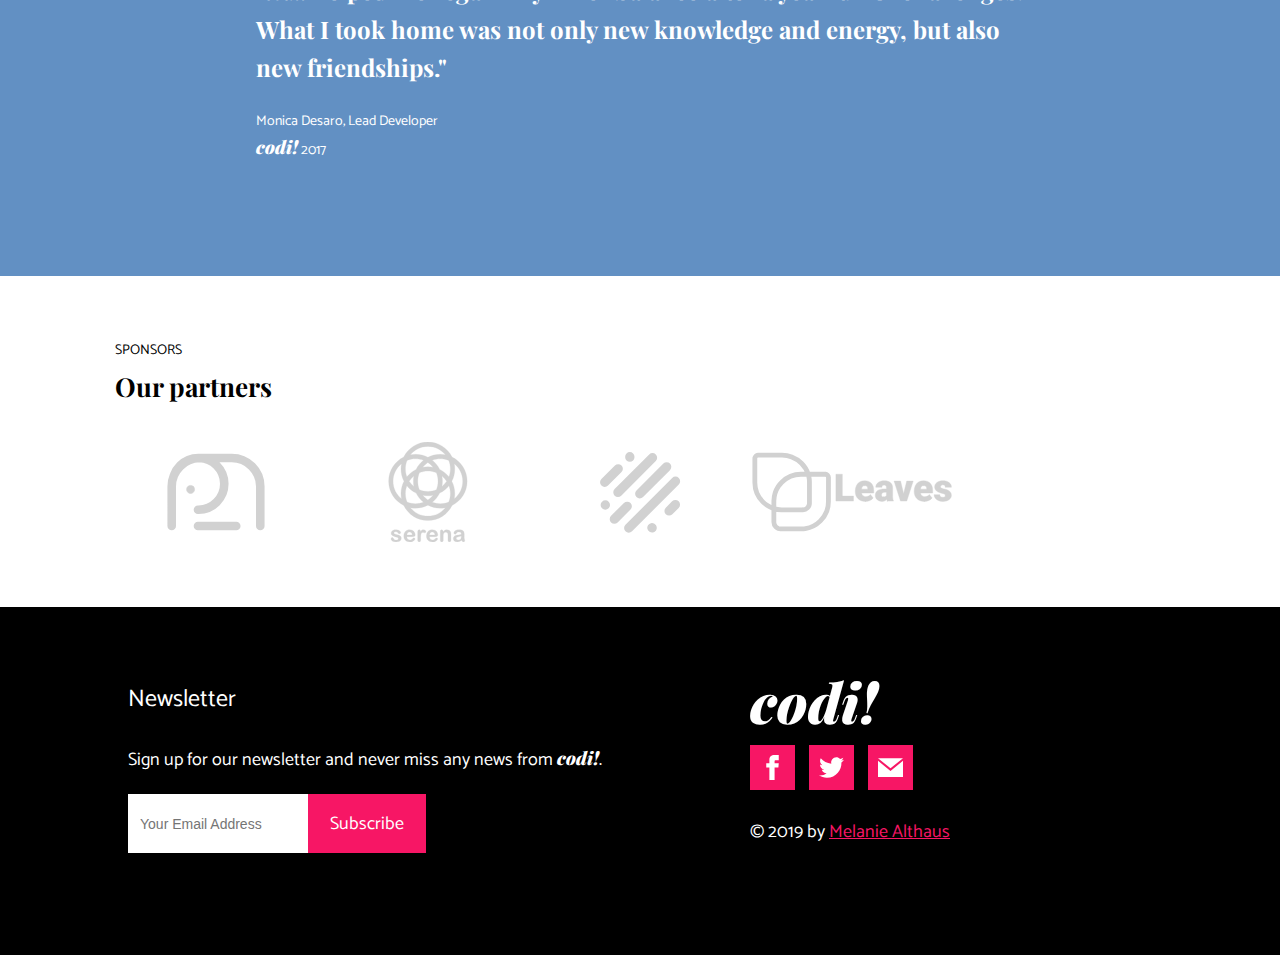
==== commit a75183cc: "styled navigation font and made it flex" ====
--- a/index.html
+++ b/index.html
@@ -28,10 +28,10 @@
             <div class="hamburger__label">Menu</div>
         </div>        
         <ul class="nav__menulist">
-          <li class="nav__item">Home</li>
-          <li class="nav__item">Blog</li>
-          <li class="nav__item">About</li>
-          <li class="nav__item">Partnerships</li>
+          <li class="nav__item"><a class="nav__link" href="#">Home</a></li>
+          <li class="nav__item"><a class="nav__link" href="#">Blog</a></li>
+          <li class="nav__item"><a class="nav__link" href="#">About</a></li>
+          <li class="nav__item"><a class="nav__link" href="#">Partnerships</a></li>
         </ul>
       </nav>
 
--- a/style/style.css
+++ b/style/style.css
@@ -92,6 +92,14 @@
 
 .text__link--footer:hover {
   color: white; }
+
+.nav__link {
+  text-decoration: none;
+  color: black;
+  font-size: 24px;
+  font-weight: 500; }
+  .nav__link:hover {
+    color: #f71665; }
 
 .button__link {
   text-align: center;
@@ -219,6 +227,21 @@
   font-weight: 700;
   font-size: 25px; }
 
+@media screen and (min-width: 1024px) {
+  .hamburger__menu {
+    display: none; }
+
+  .nav__menulist {
+    list-style: none;
+    margin: 0;
+    padding: 0;
+    display: flex;
+    flex-direction: row;
+    align-items: flex-start; }
+
+  .nav__item {
+    margin: 0;
+    padding: 0 0 0 70px; } }
 .header {
   min-height: calc(100vh - 40px);
   padding: 20px 10vw; }
@@ -252,7 +275,7 @@
   margin: 0 auto;
   display: flex;
   flex-direction: column;
-  justify-content: center; }
+  align-items: center; }
 
 .expect__box--margin {
   margin-bottom: 50px; }
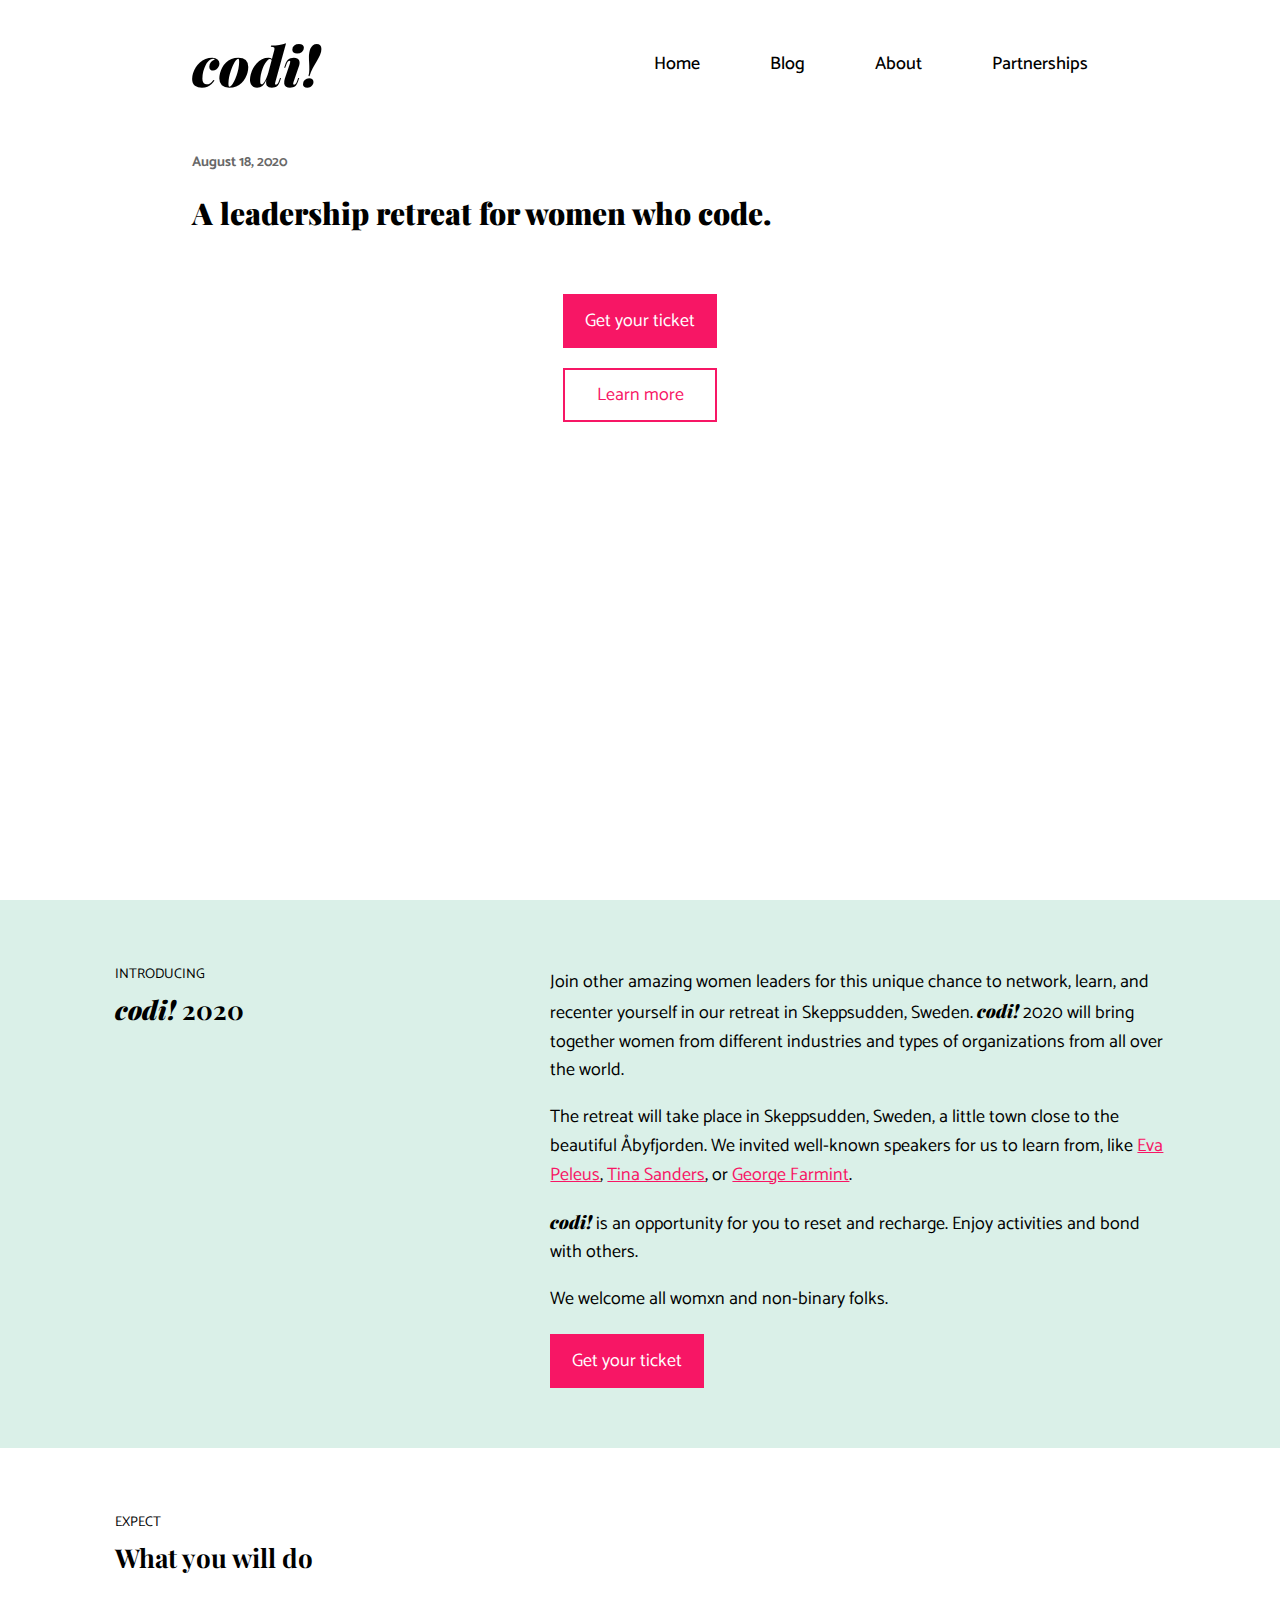
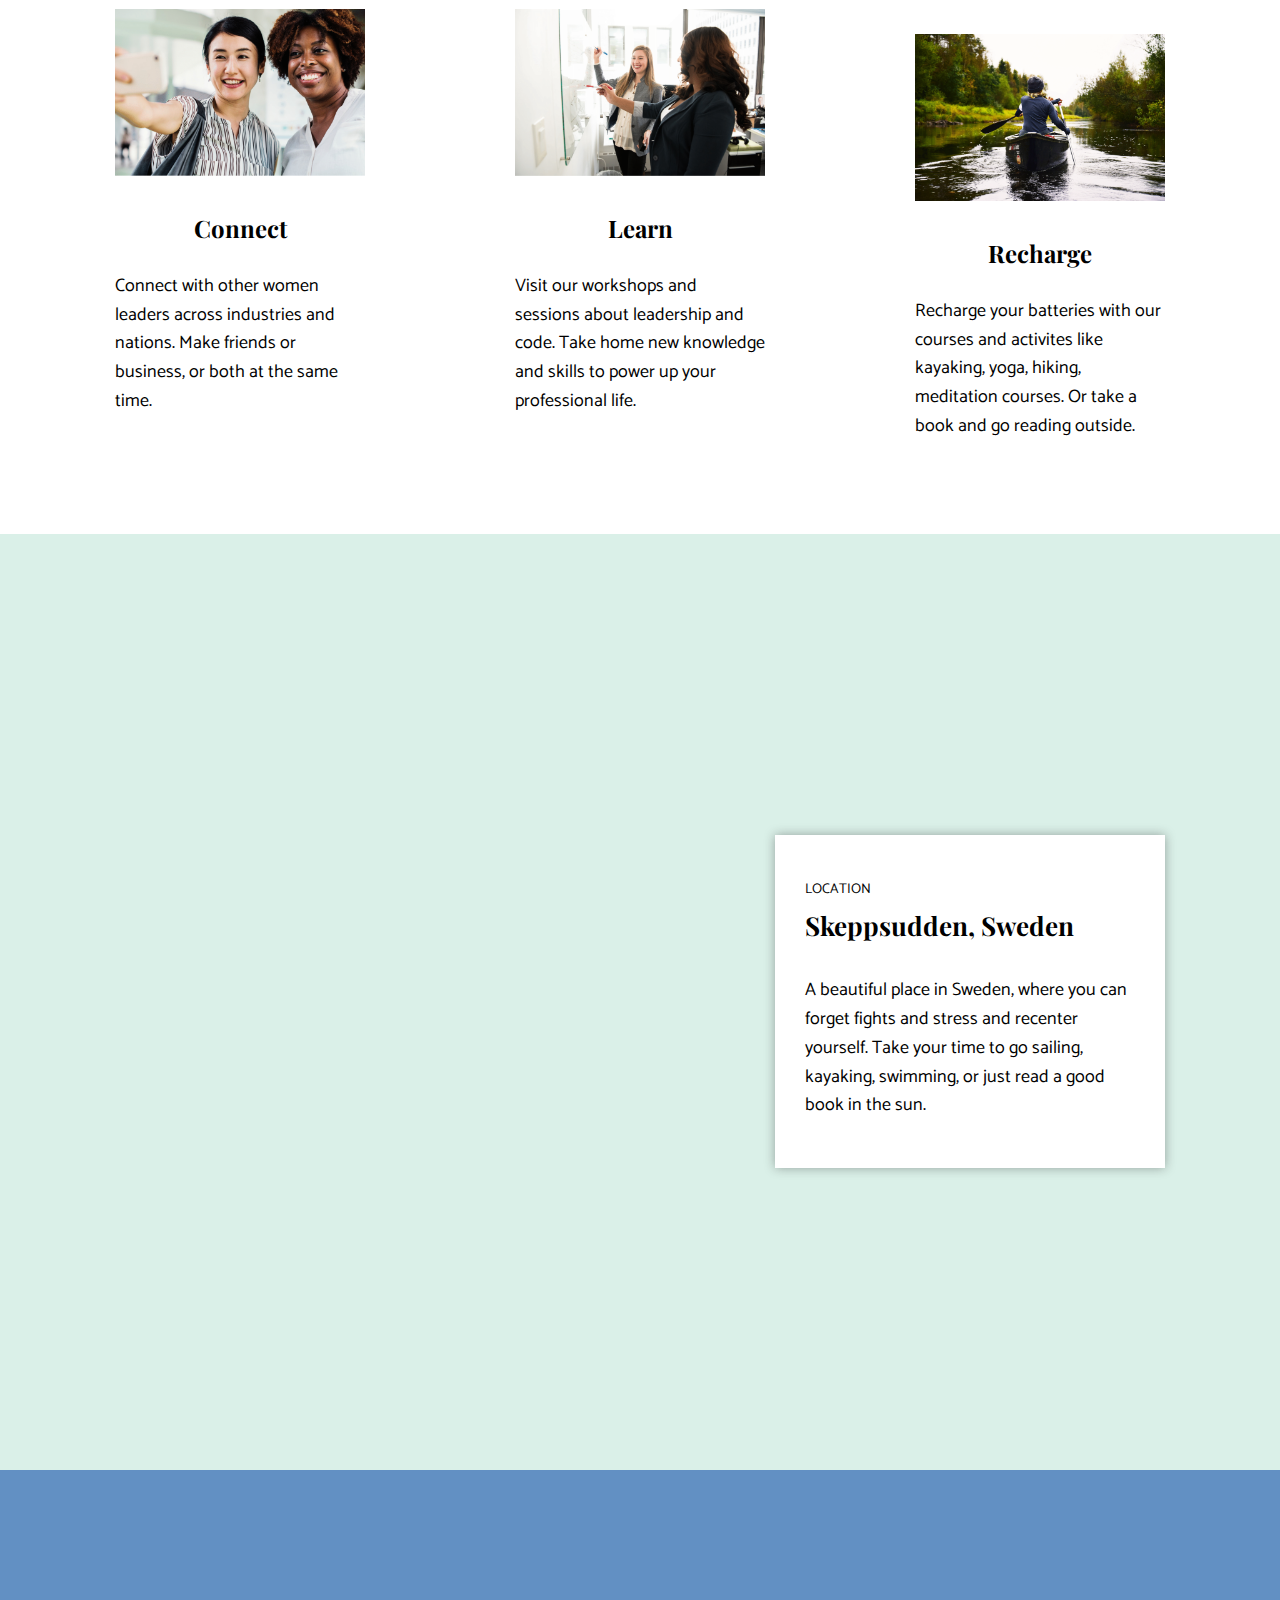
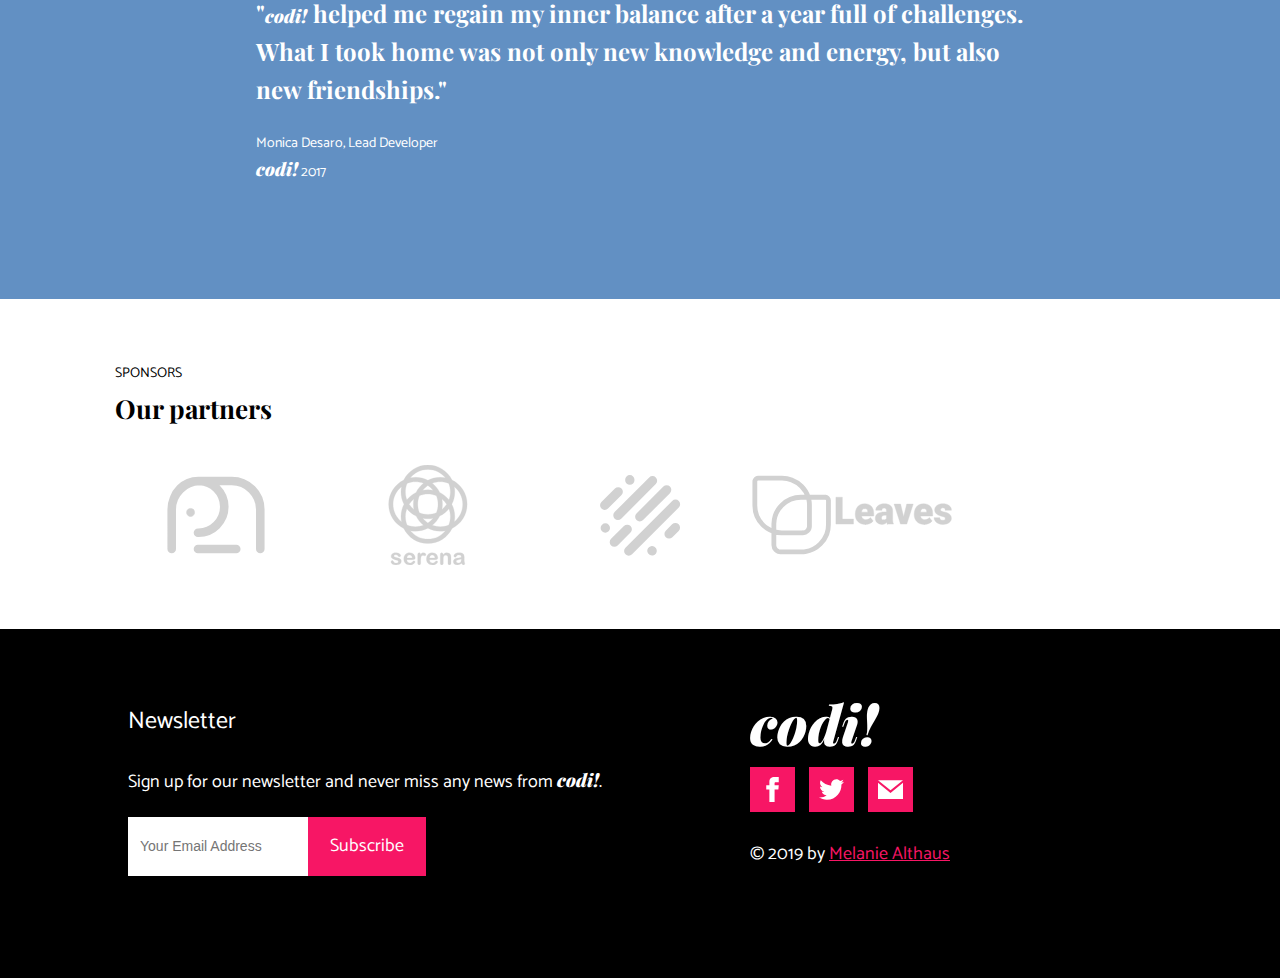
==== commit 099b403b: "finishing introdcution section" ====
--- a/index.html
+++ b/index.html
@@ -60,7 +60,7 @@
           <p class="section__top">Introducing</p>
           <h2 class="section__title"><span class="logo logo--title">codi!</span> 2020</h2>
         </div>
-        <div class="content__box">
+        <div class="content__box content__box--right-side">
           <p class="content__text">Join other amazing women leaders for this unique chance to network, learn, and recenter yourself in our retreat in Skeppsudden, Sweden. <span class="logo">codi!</span> 2020 will bring together women from different industries and types of organizations from all over the world.</p>
           <p>The retreat will take place in Skeppsudden, Sweden, a little town close to the beautiful Åbyfjorden. We invited well-known speakers for us to learn from, like <a href="#" class="text__link">Eva Peleus</a>, <a href="#" class="text__link">Tina Sanders</a>, or <a href="#" class="text__link">George Farmint</a>.</p>
           <p class="content__text"><span class="logo">codi!</span> is an opportunity for you to reset and recharge. Enjoy activities and bond with others.</p>
--- a/style/style.css
+++ b/style/style.css
@@ -96,7 +96,6 @@
 .nav__link {
   text-decoration: none;
   color: black;
-  font-size: 24px;
   font-weight: 500; }
   .nav__link:hover {
     color: #f71665; }
@@ -336,6 +335,13 @@
     display: flex;
     justify-content: center; } }
 @media screen and (min-width: 1024px) {
+  .introduction__section {
+    display: flex;
+    justify-content: space-between; }
+
+  .content__box--right-side {
+    width: 48vw; }
+
   .expect__box {
     flex-direction: row;
     justify-content: space-between; } }
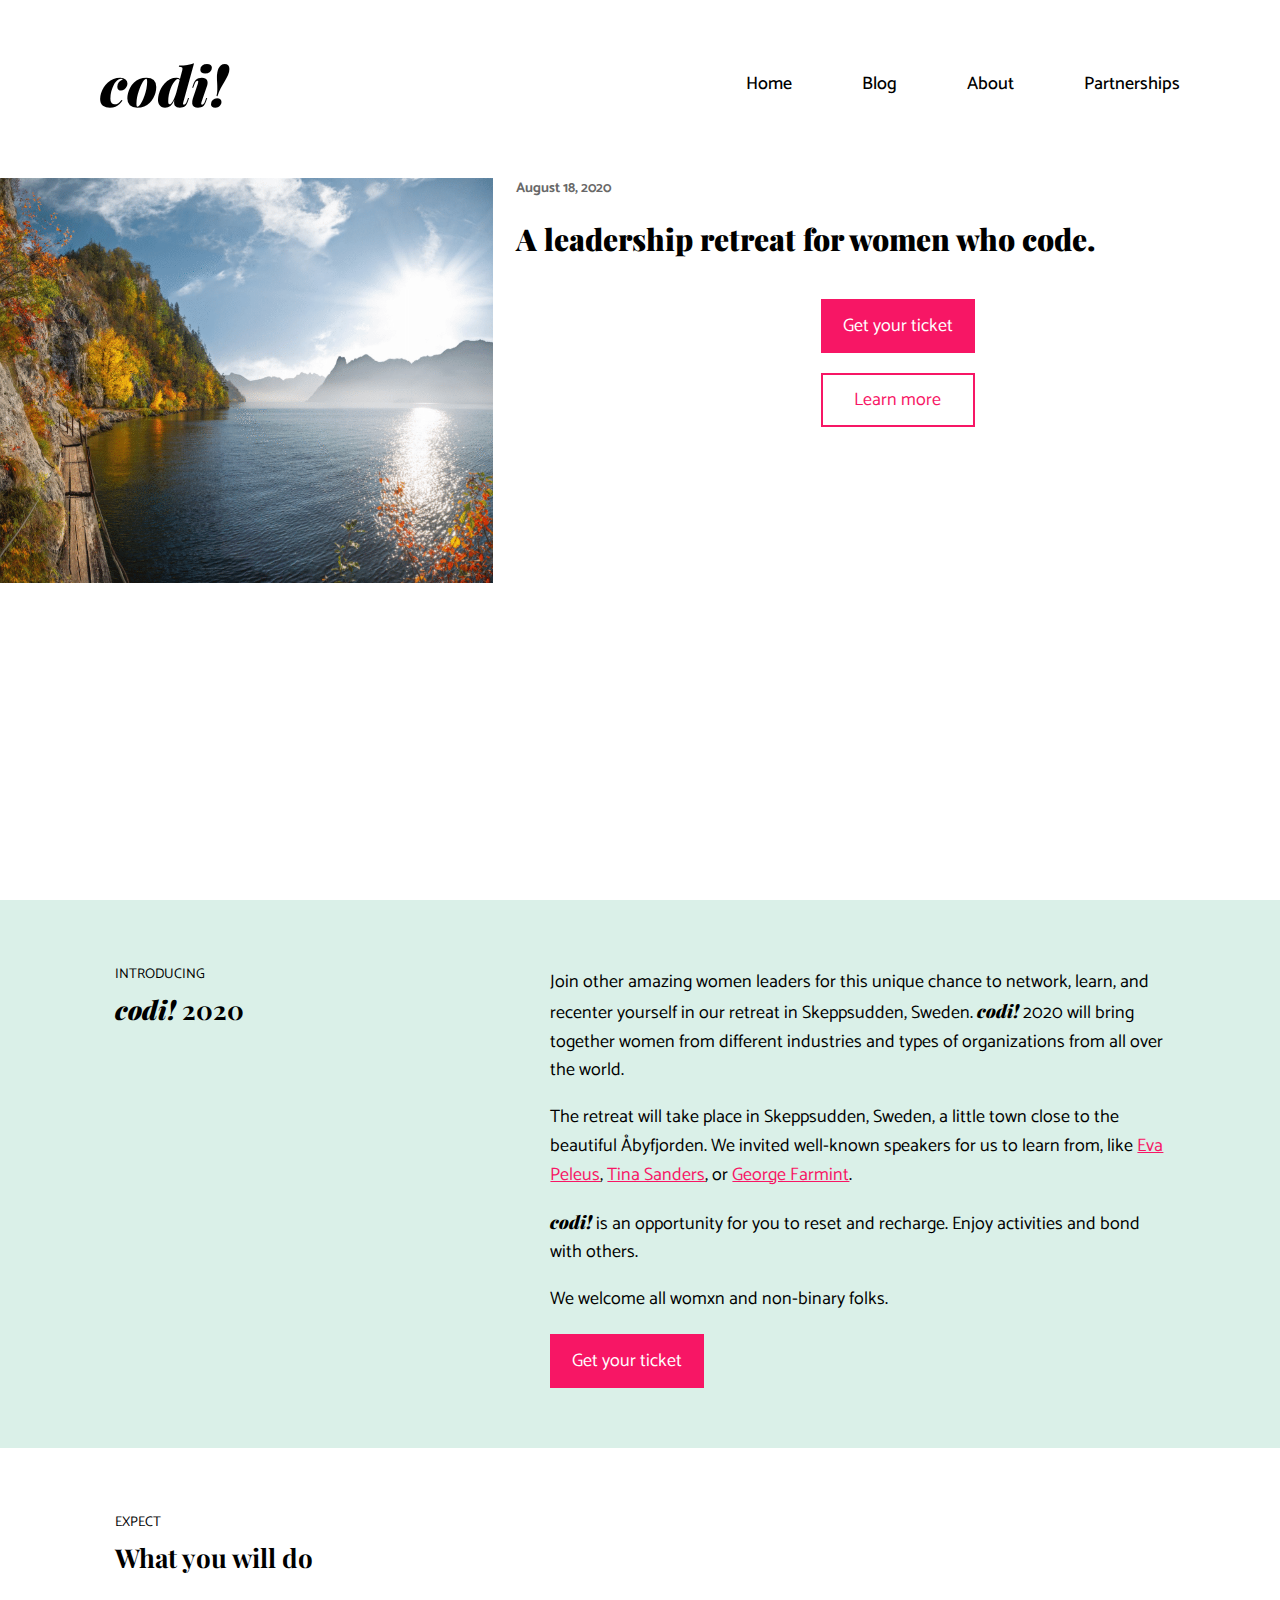
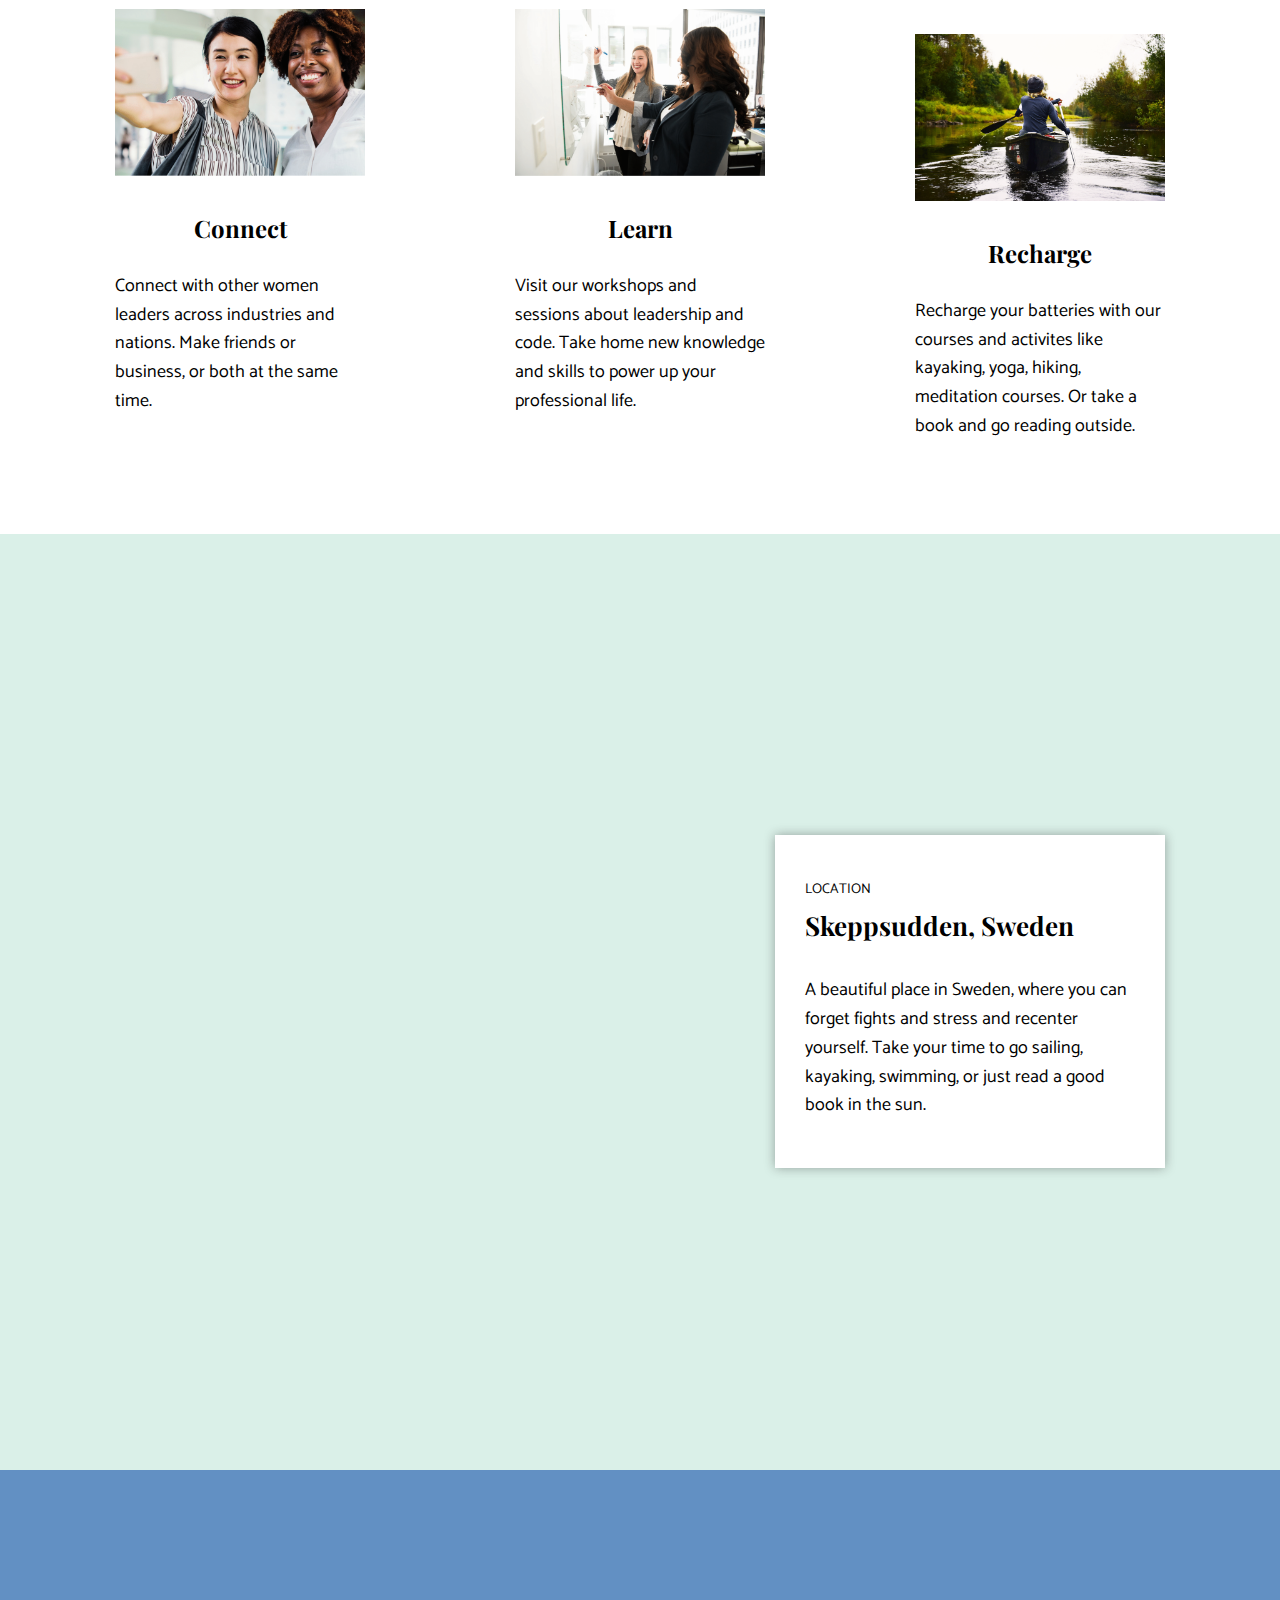
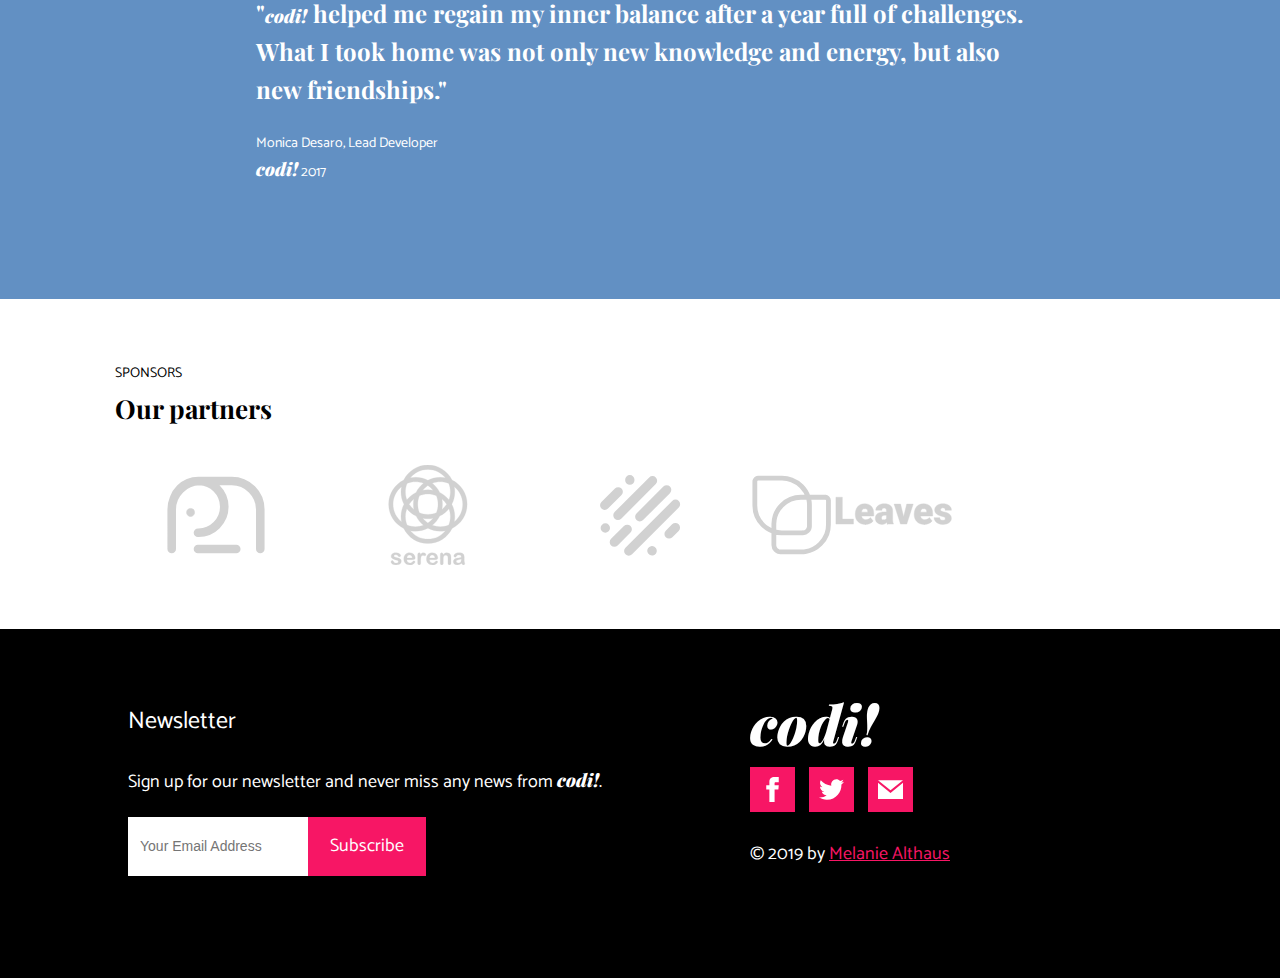
==== commit dec03e68: "header is now responsive with img" ====
--- a/index.html
+++ b/index.html
@@ -35,17 +35,26 @@
         </ul>
       </nav>
 
+      
+
       <div class="header__box">
-        <div class="header__titlebox">
-          <p class="title__top">August 18, 2020</p>
-          <h1 class="header__title">A leadership retreat for women who code.</h1>
-        </div>        
-        <div class="header__buttons">
-          <div class="button__div">
-            <a class="button__link button--action" href="#">Get your ticket</a>
-          </div>
-          <div class="button__div">
-            <a class="button__link button--secondary" href="#">Learn more</a>
+        <div class="header-image__box">
+          <img src="assets/img/001_740w.png">
+        </div>
+
+        <div class="header__right-side">
+
+          <div class="header__titlebox">
+            <p class="title__top">August 18, 2020</p>
+            <h1 class="header__title">A leadership retreat for women who code.</h1>
+          </div>        
+          <div class="header__buttons">
+            <div class="button__div">
+              <a class="button__link button--action" href="#">Get your ticket</a>
+            </div>
+            <div class="button__div">
+              <a class="button__link button--secondary" href="#">Learn more</a>
+            </div>
           </div>
           
         </div>
--- a/style/style.css
+++ b/style/style.css
@@ -227,6 +227,9 @@
   font-size: 25px; }
 
 @media screen and (min-width: 1024px) {
+  .header__nav {
+    padding: 20px 7.8vw; }
+
   .hamburger__menu {
     display: none; }
 
@@ -245,6 +248,9 @@
   min-height: calc(100vh - 40px);
   padding: 20px 10vw; }
 
+.header-image__box {
+  display: none; }
+
 .header__box {
   display: flex;
   flex-direction: column;
@@ -264,6 +270,23 @@
 @media screen and (min-width: 768px) {
   .main__section {
     padding: 20px 20vw; } }
+@media screen and (min-width: 1024px) {
+  .header {
+    padding: 20px 0; }
+
+  .header__box {
+    flex-direction: row;
+    justify-content: space-between; }
+
+  .header-image__box {
+    display: block;
+    left: 0; }
+    .header-image__box img {
+      width: 38.55vw;
+      margin-top: 30px; }
+
+  .header__right-side {
+    width: calc(48vw + 150px); } }
 .main__section {
   padding: 50px 10vw; }
 
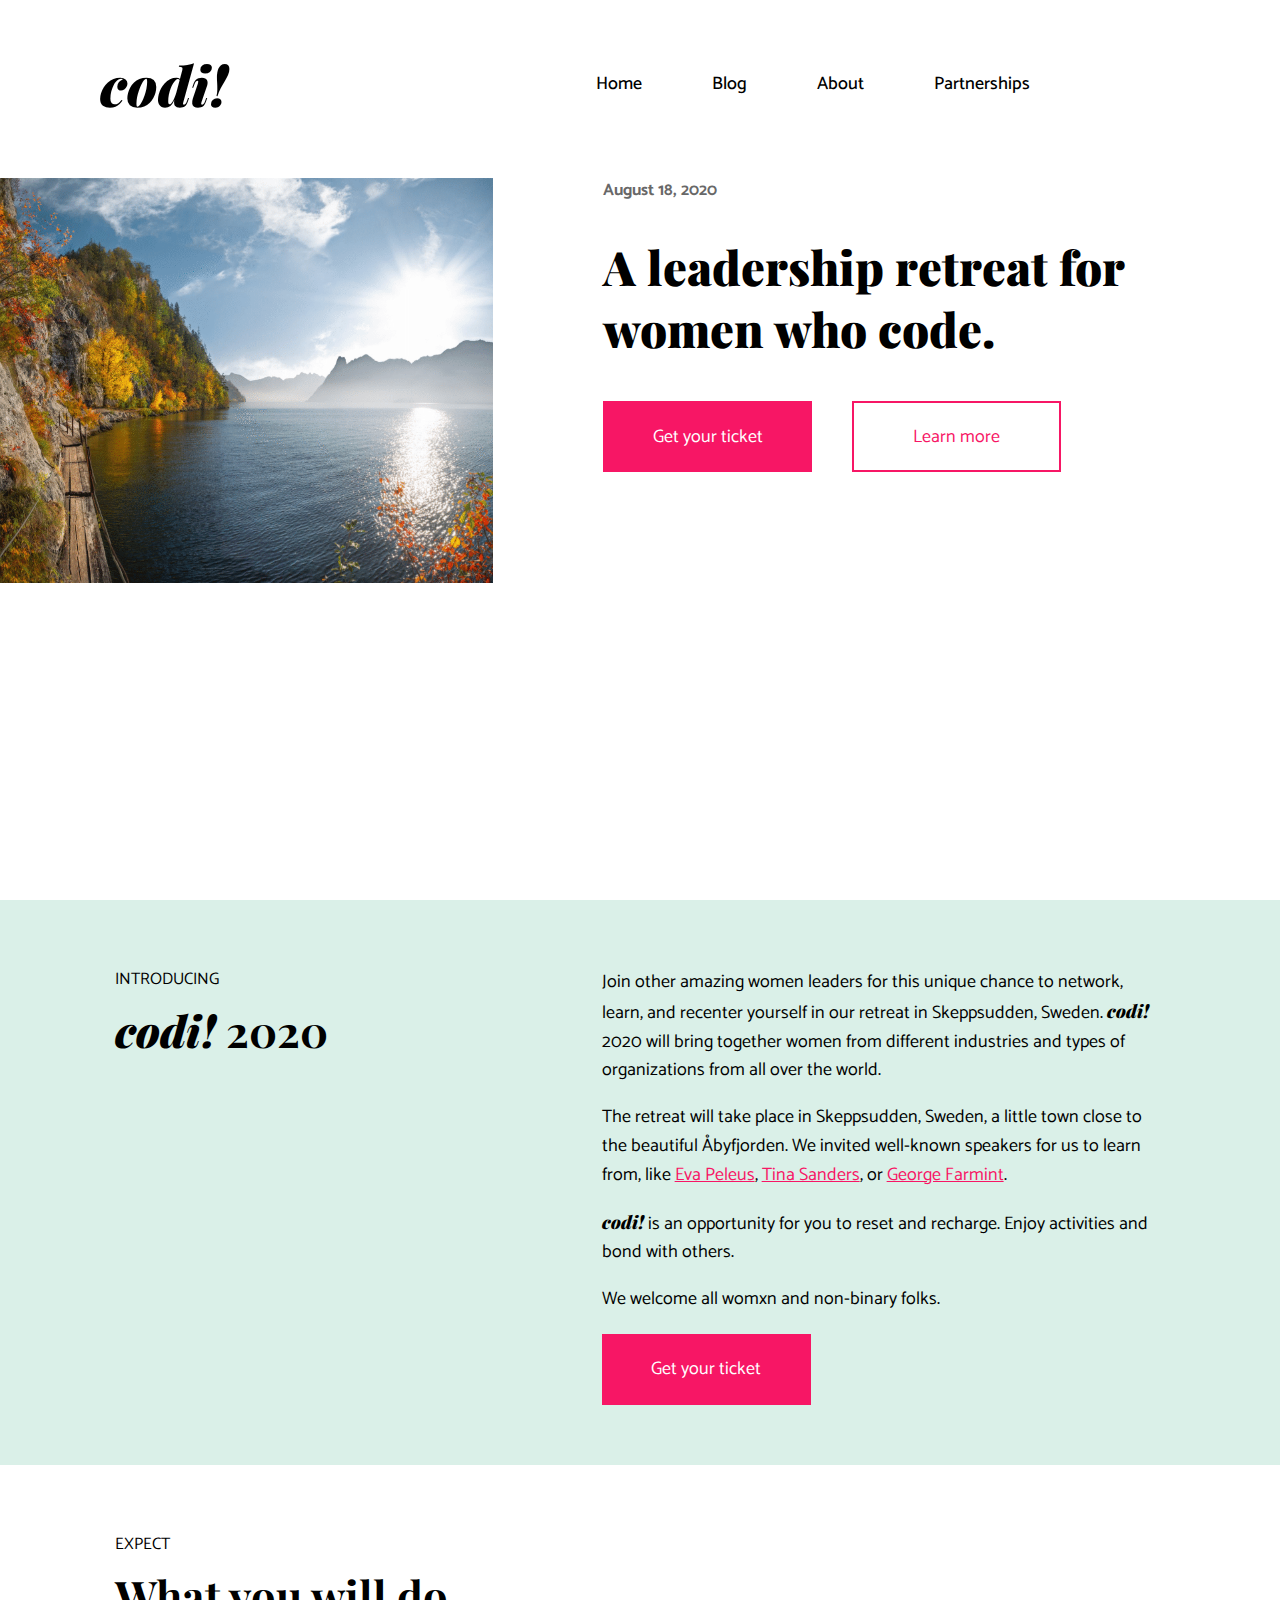
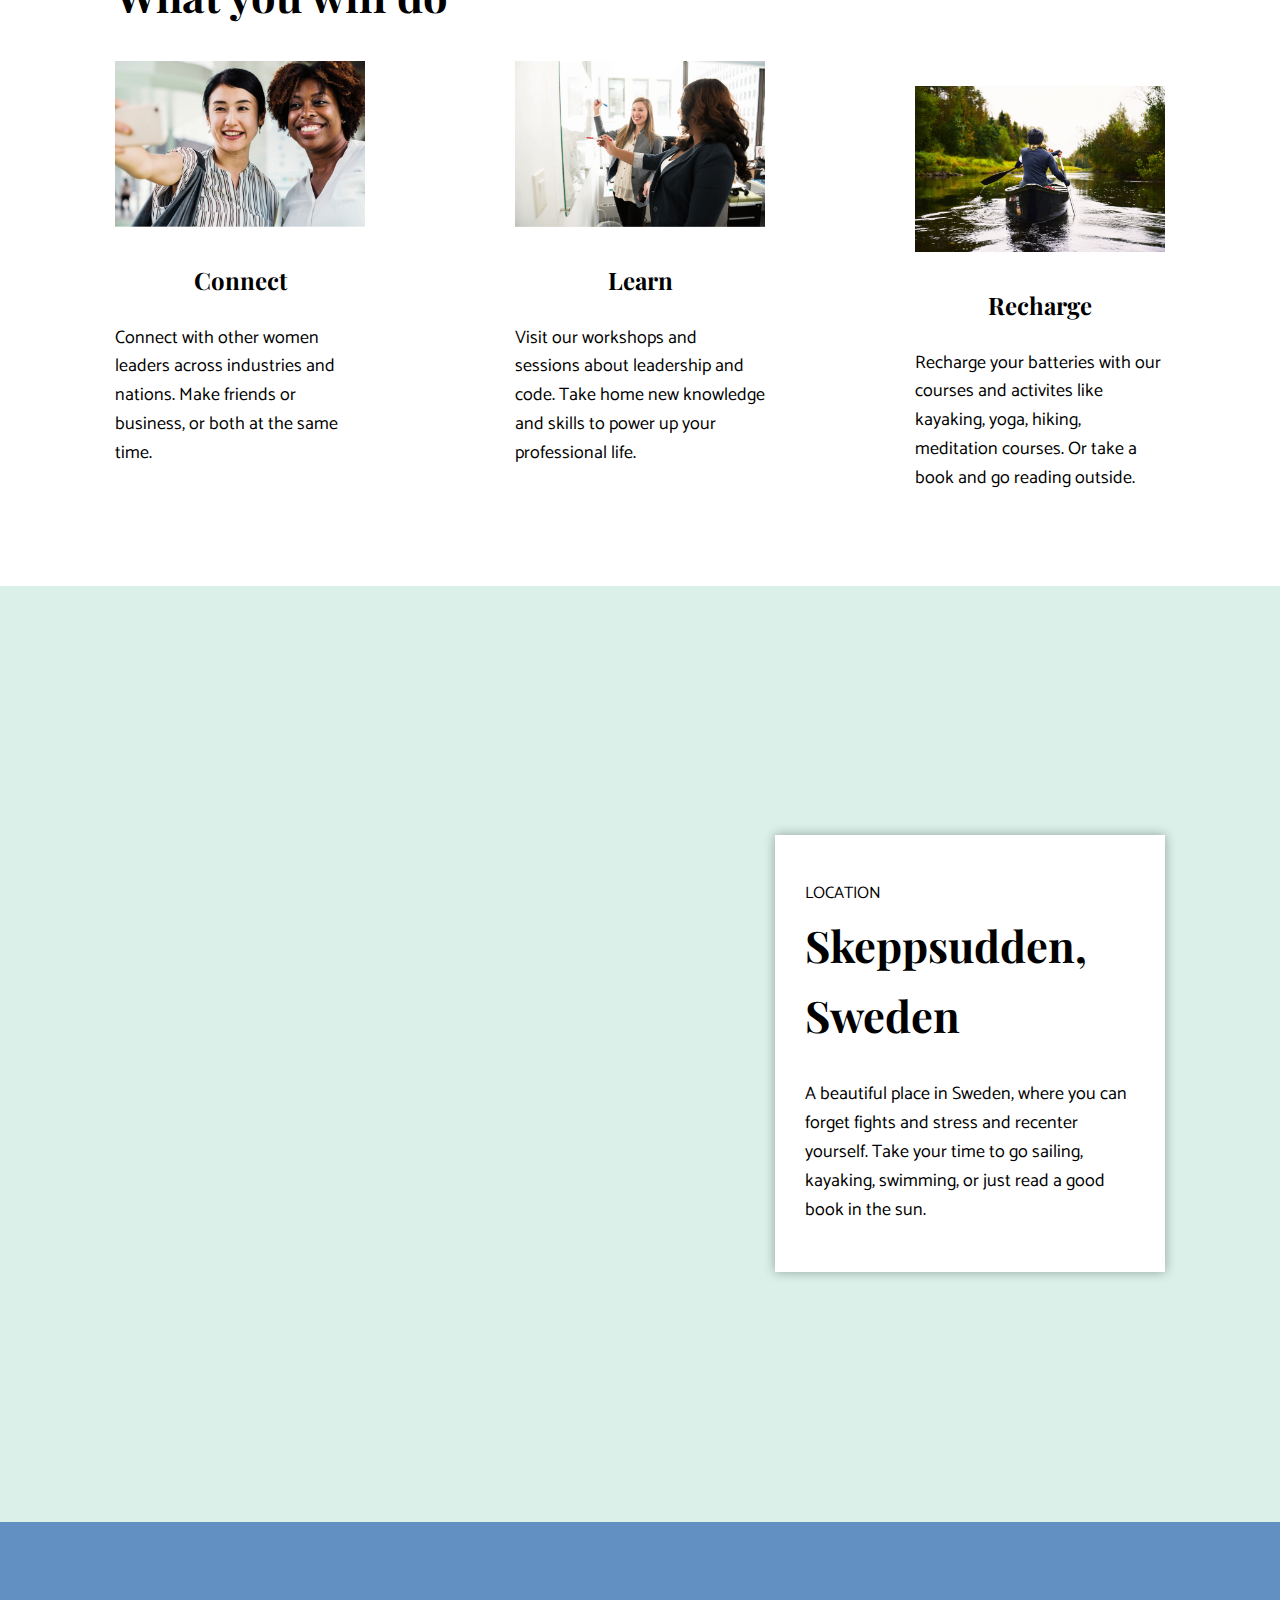
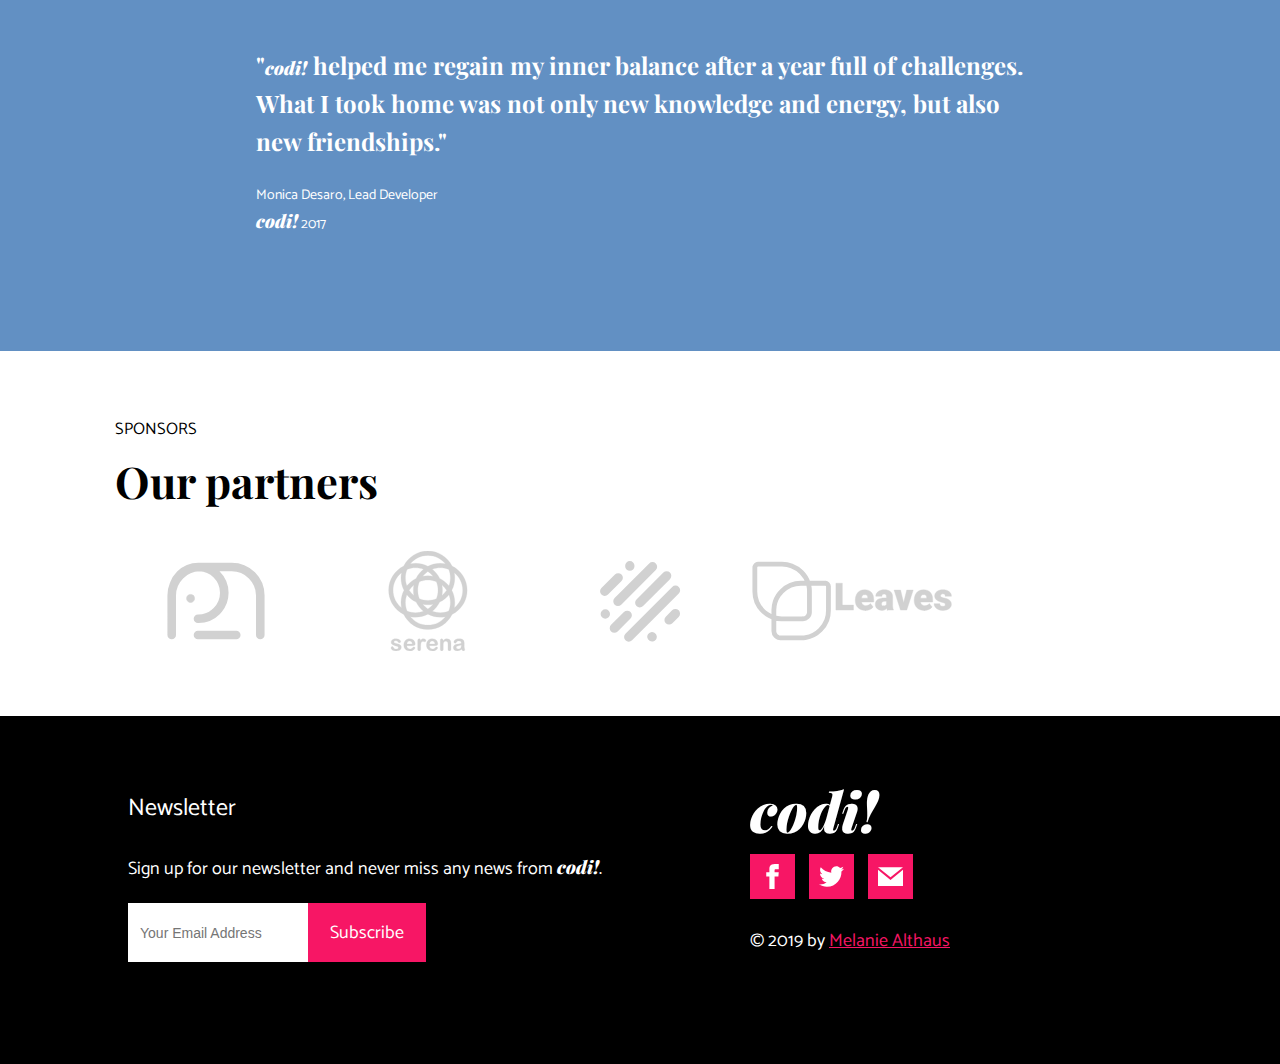
==== commit b475c04a: "section titles responsive, header works fine now" ====
--- a/index.html
+++ b/index.html
@@ -53,7 +53,7 @@
               <a class="button__link button--action" href="#">Get your ticket</a>
             </div>
             <div class="button__div">
-              <a class="button__link button--secondary" href="#">Learn more</a>
+              <a class="button__link button--secondary" href="#learn-more">Learn more</a>
             </div>
           </div>
           
@@ -64,7 +64,7 @@
 
     <main class="main">
       
-      <section class="main__section introduction__section">
+      <section class="main__section introduction__section" id="learn-more">
         <div class="title__box">
           <p class="section__top">Introducing</p>
           <h2 class="section__title"><span class="logo logo--title">codi!</span> 2020</h2>
--- a/style/style.css
+++ b/style/style.css
@@ -125,6 +125,21 @@
   font-size: 18px;
   color: white; }
 
+@media screen and (min-width: 768px) {
+  .header__title {
+    font-size: 3.7vw; }
+
+  .section__title {
+    font-size: 3.4vw; }
+
+  .logo--title {
+    font-size: 3.4vw; } }
+@media screen and (min-width: 1024px) {
+  .title__top {
+    font-size: 1.3vw; }
+
+  .section__top {
+    font-size: 1.3vw; } }
 .button__link {
   display: flex;
   align-items: center;
@@ -208,6 +223,13 @@
   color: transparent;
   text-decoration: none; }
 
+@media screen and (min-width: 1024px) {
+  .button--action {
+    margin-right: 40px; } }
+@media screen and (min-width: 1280px) {
+  .button__link {
+    height: 47px;
+    width: 165px; } }
 body {
   margin: 0;
   padding: 0; }
@@ -272,7 +294,7 @@
     padding: 20px 20vw; } }
 @media screen and (min-width: 1024px) {
   .header {
-    padding: 20px 0; }
+    padding: 20px 150px 20px 0; }
 
   .header__box {
     flex-direction: row;
@@ -283,10 +305,14 @@
     left: 0; }
     .header-image__box img {
       width: 38.55vw;
-      margin-top: 30px; }
+      margin-top: 30px;
+      margin-right: 110px; }
 
   .header__right-side {
-    width: calc(48vw + 150px); } }
+    width: calc(48vw + 150px); }
+
+  .header__buttons {
+    flex-direction: row; } }
 .main__section {
   padding: 50px 10vw; }
 
@@ -363,14 +389,20 @@
     justify-content: space-between; }
 
   .content__box--right-side {
-    width: 48vw; }
+    width: 42vw; }
 
   .expect__box {
     flex-direction: row;
     justify-content: space-between; } }
+@media screen and (min-width: 1280px) {
+  .content__box--right-side {
+    width: 44vw; } }
 @media screen and (min-width: 1690px) {
   .left__side {
-    padding-right: 110px; } }
+    padding-right: 110px; }
+
+  .content__box--right-side {
+    width: 46vw; } }
 @media screen and (min-width: 1920px) {
   .main__section {
     margin: 0 auto;
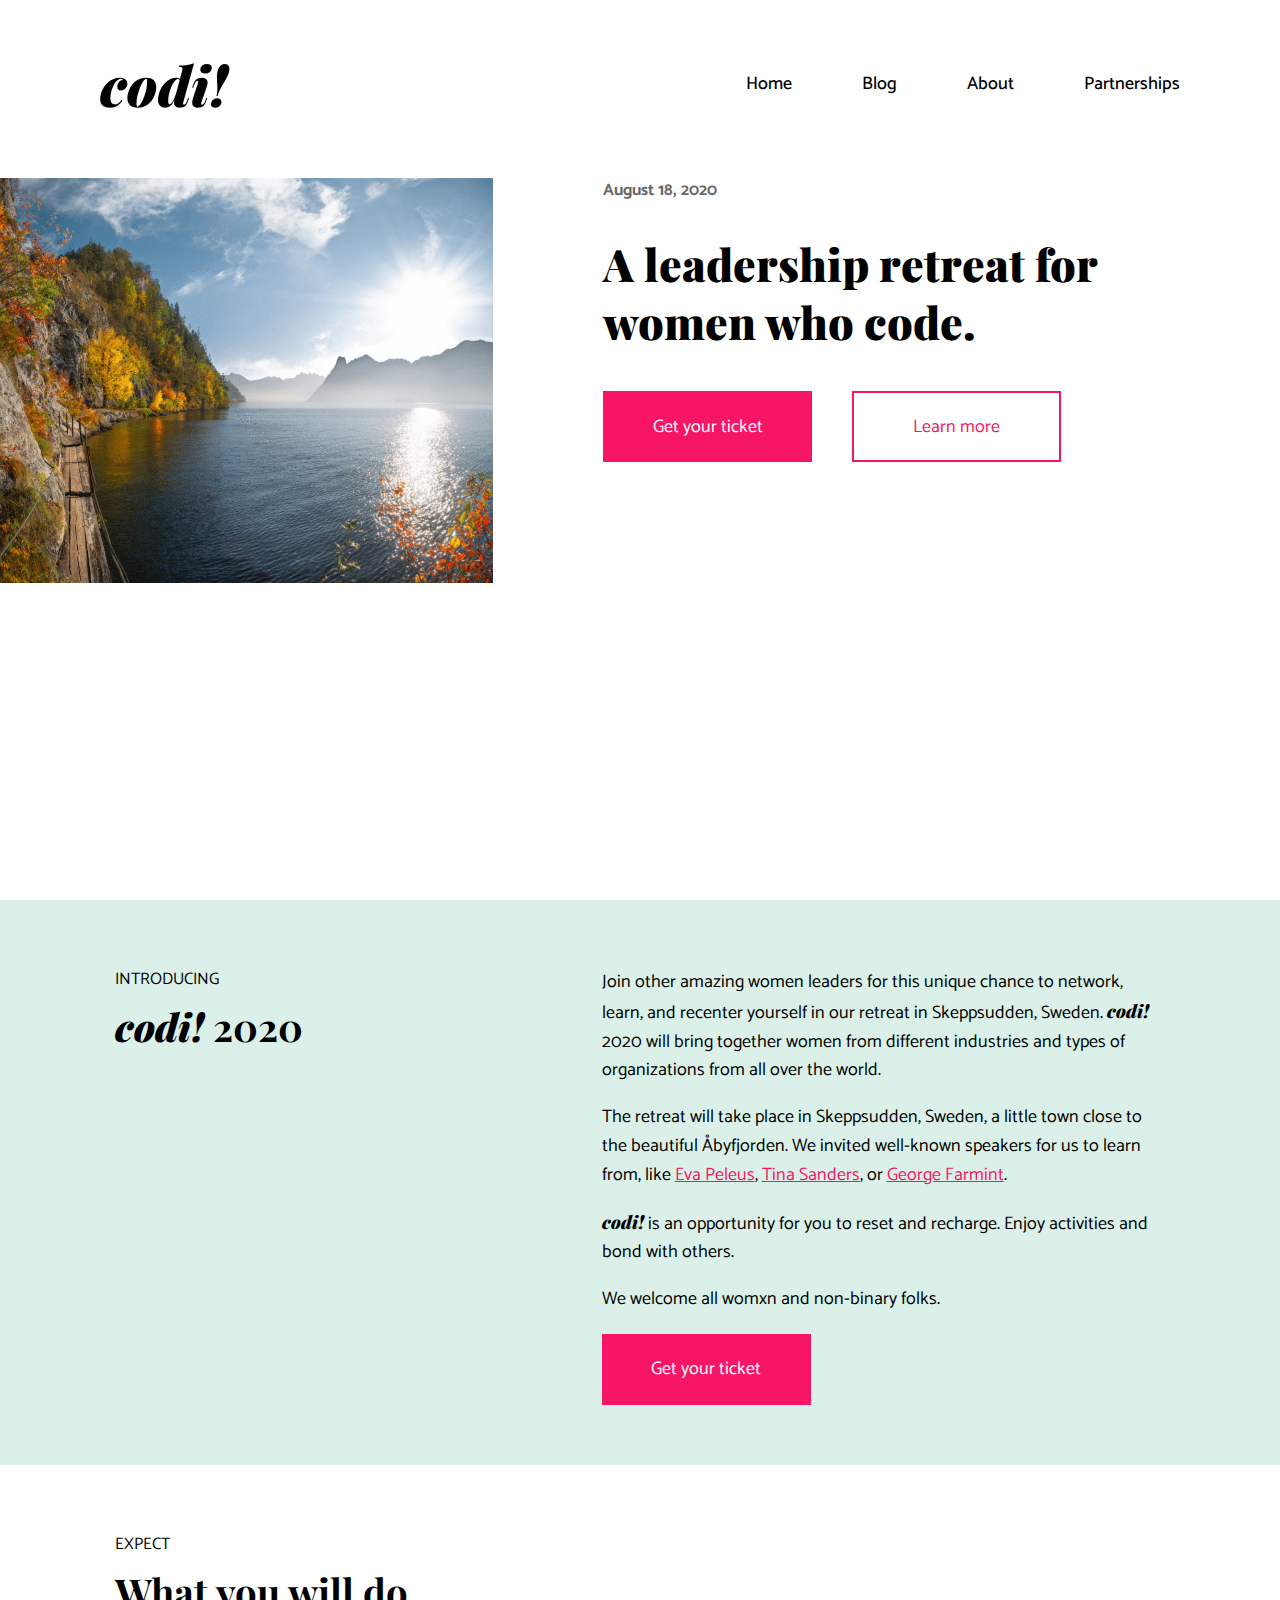
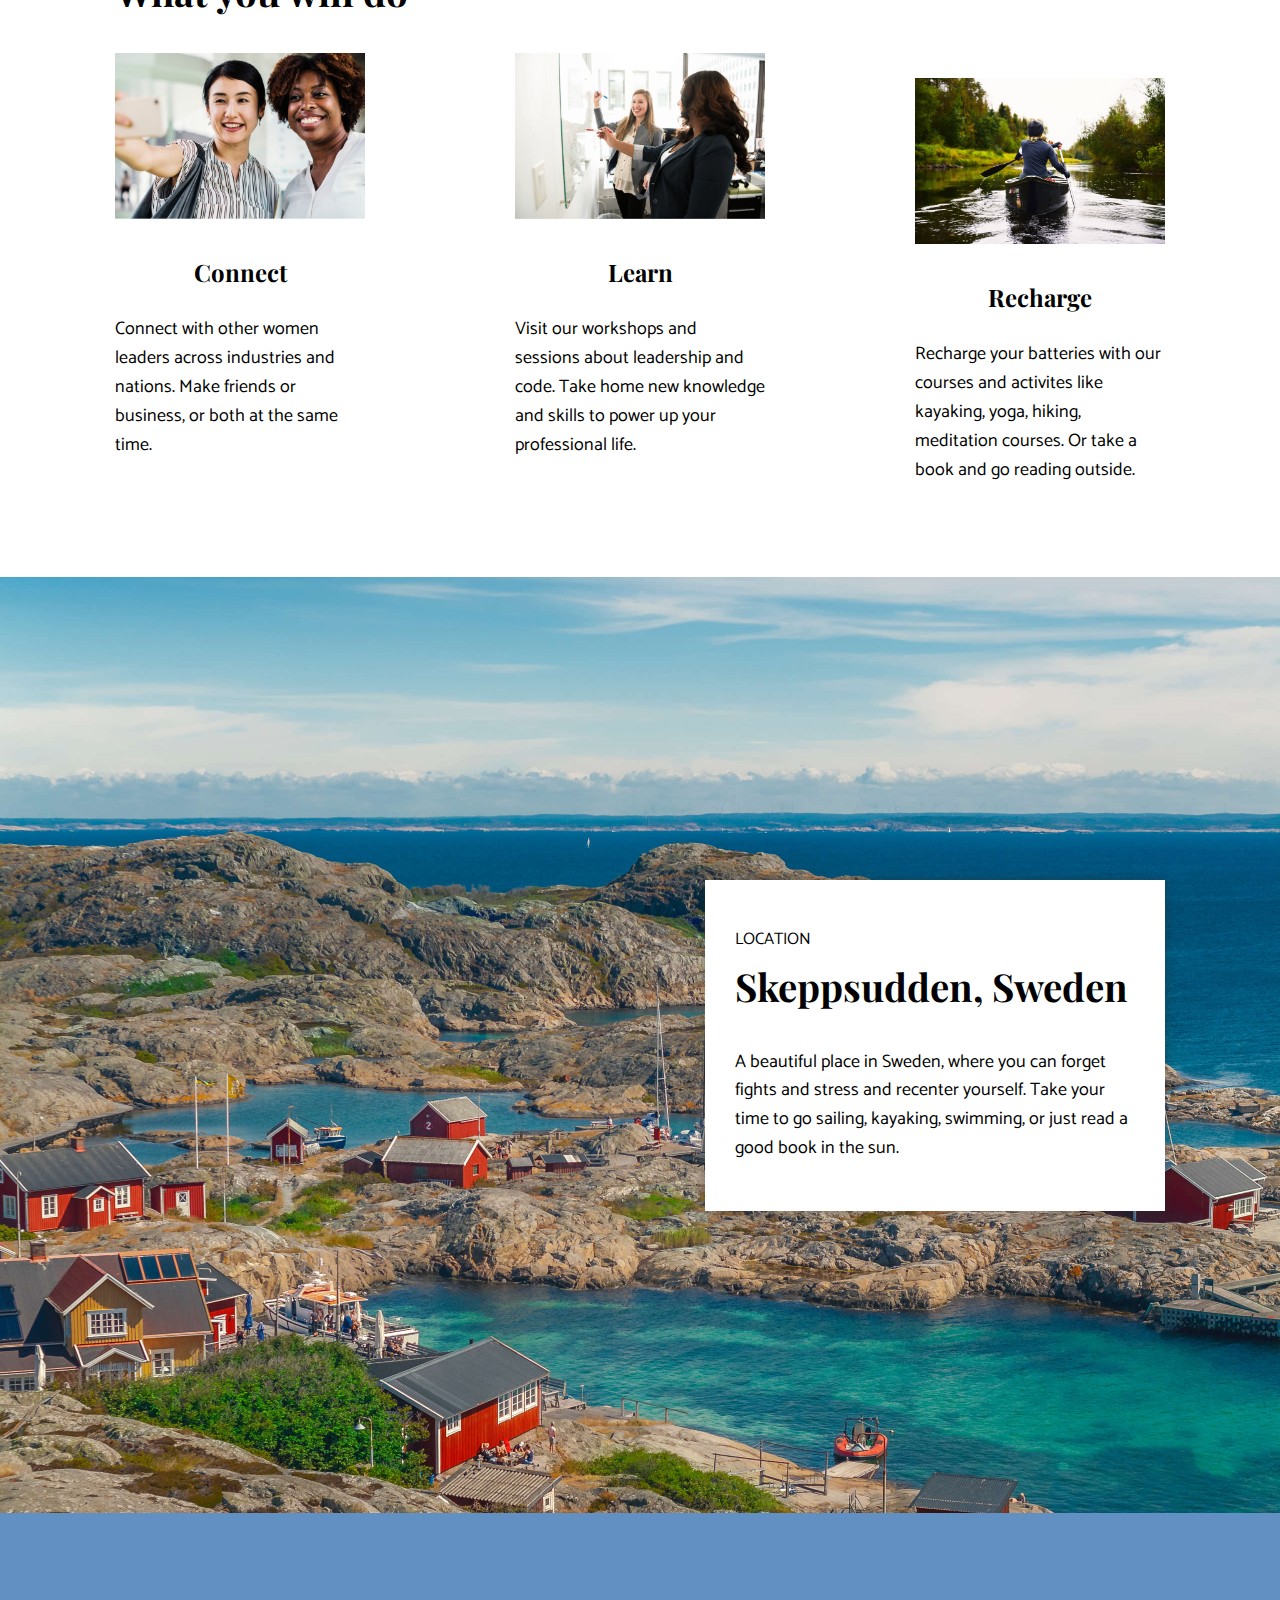
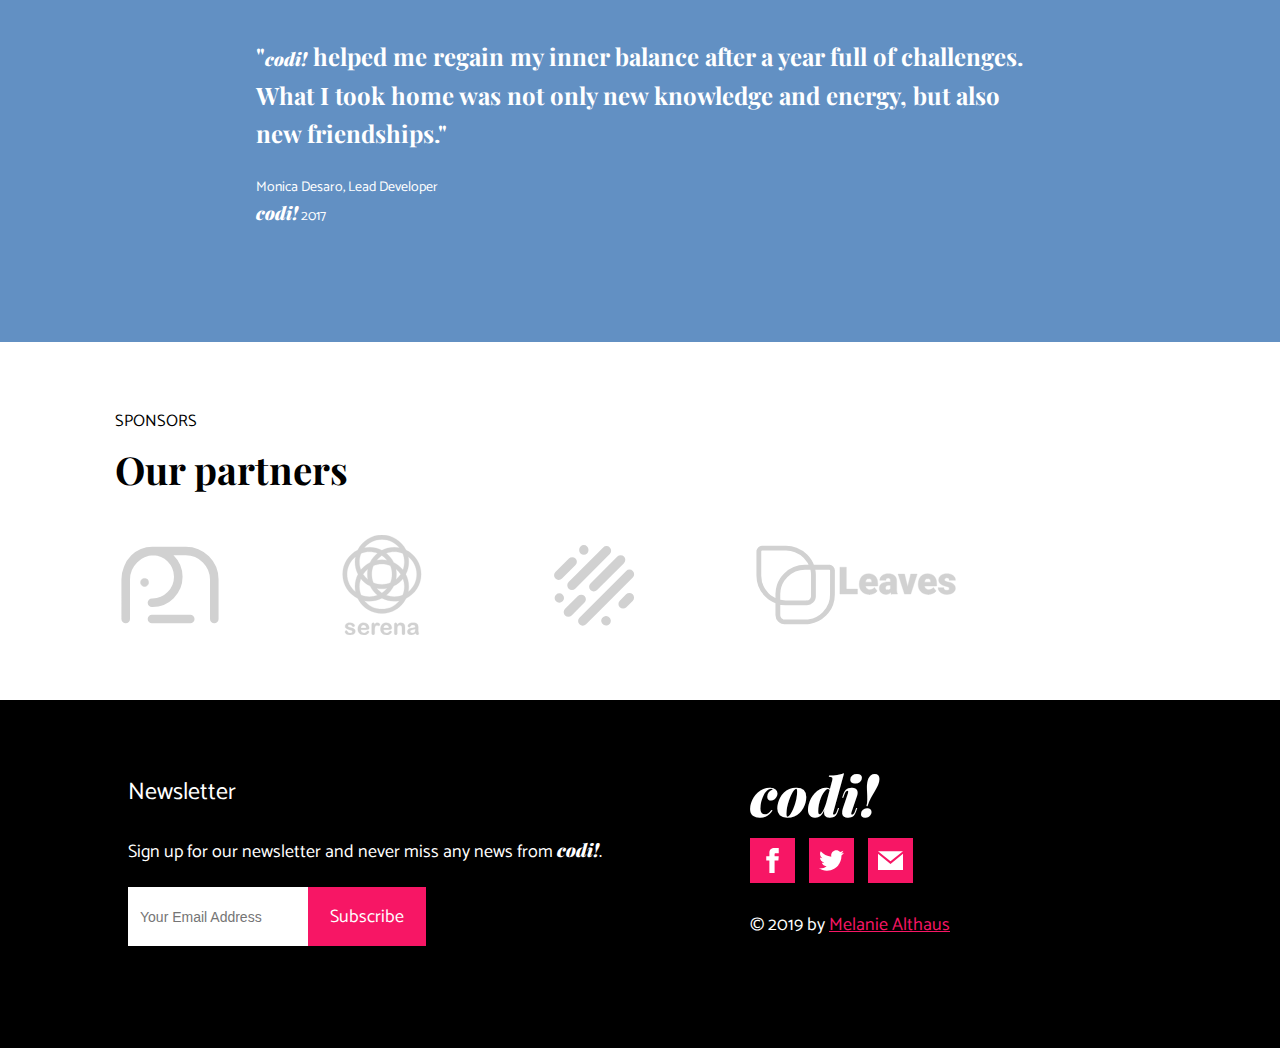
==== commit ad781e03: "tidied up the mess in my code and deleted unnecessary pics" ====
--- a/index.html
+++ b/index.html
@@ -8,8 +8,6 @@
     <meta name="author" content="Melanie Althaus">
     <meta name="theme-color" content="#ffffff">
     <title>codi! 2020: A leadership retreat for women who code</title>
-
-    <!-- <link rel="stylesheet" href="style/normalize.css"> -->
     <link rel="stylesheet" href="style/style.css">
   </head>
 
@@ -21,13 +19,17 @@
         <div class="logo logo--big--black">
           <a href="#">codi!</a>
         </div>
-        <div class="hamburger__menu">
-            <div class="hamburger__animation">
-                &#9776;
+        
+        <div class="hamburger__menu" onclick="hamburgerToX(this); showMenu('mainMenu')">
+            <div class="hamburger__animation" id="hamburgerAni">
+                <div class="bar1"></div>
+                <div class="bar2"></div>
+                <div class="bar3"></div>
             </div>
             <div class="hamburger__label">Menu</div>
-        </div>        
-        <ul class="nav__menulist">
+        </div>   
+
+        <ul id="mainMenu" class="hide__nav nav__menulist">
           <li class="nav__item"><a class="nav__link" href="#">Home</a></li>
           <li class="nav__item"><a class="nav__link" href="#">Blog</a></li>
           <li class="nav__item"><a class="nav__link" href="#">About</a></li>
@@ -35,11 +37,9 @@
         </ul>
       </nav>
 
-      
-
       <div class="header__box">
         <div class="header-image__box">
-          <img src="assets/img/001_740w.png">
+          <img src="assets/img/001_740w.png" alt="Skeppsudden, Sweden">
         </div>
 
         <div class="header__right-side">
--- a/style/style.css
+++ b/style/style.css
@@ -127,19 +127,50 @@
 
 @media screen and (min-width: 768px) {
   .header__title {
-    font-size: 3.7vw; }
+    font-size: 3.5vw; }
 
   .section__title {
-    font-size: 3.4vw; }
+    font-size: 3vw; }
 
   .logo--title {
-    font-size: 3.4vw; } }
+    font-size: 3vw; } }
 @media screen and (min-width: 1024px) {
   .title__top {
     font-size: 1.3vw; }
 
   .section__top {
     font-size: 1.3vw; } }
+.hamburger__menu {
+  display: flex;
+  align-items: center;
+  flex-direction: column;
+  z-index: 3;
+  cursor: pointer; }
+
+.hamburger__animation {
+  text-align: center;
+  font-weight: 700;
+  font-size: 25px;
+  display: inline-block; }
+
+.bar1, .bar2, .bar3 {
+  width: 35px;
+  height: 3px;
+  background-color: #333;
+  margin: 6px 0;
+  transition: 0.4s; }
+
+.change .bar1 {
+  -webkit-transform: rotate(-45deg) translate(-7px, 7px);
+  transform: rotate(-45deg) translate(-7px, 7px); }
+
+.change .bar2 {
+  opacity: 0; }
+
+.change .bar3 {
+  -webkit-transform: rotate(45deg) translate(-6px, -6px);
+  transform: rotate(45deg) translate(-6px, -6px); }
+
 .button__link {
   display: flex;
   align-items: center;
@@ -240,32 +271,68 @@
   justify-content: space-between;
   align-items: center; }
 
+.hide__nav {
+  visibility: hidden; }
+
 .nav__menulist {
-  display: none; }
-
-.hamburger__animation {
-  text-align: center;
-  font-weight: 700;
-  font-size: 25px; }
-
+  display: block;
+  list-style: none;
+  margin: 0;
+  padding: 135px 10vw 0 0;
+  position: absolute;
+  background-color: white;
+  z-index: 2;
+  text-align: right;
+  width: 200px;
+  height: calc(100% - 135px);
+  top: 0;
+  right: 0;
+  -webkit-box-shadow: -6px 0px 10px 0px #aaaaaa;
+  -moz-box-shadow: -6px 0px 10px 0px #aaaaaa;
+  box-shadow: -6px 0px 10px 0px #aaaaaa; }
+
+.nav__link {
+  display: inline-block;
+  height: 50px;
+  top: 200px; }
+
+@media screen and (min-width: 480px) {
+  .nav__menulist {
+    padding: 135px 15vw 0 0; } }
 @media screen and (min-width: 1024px) {
   .header__nav {
     padding: 20px 7.8vw; }
 
+  .hide__nav {
+    visibility: visible; }
+
   .hamburger__menu {
     display: none; }
 
   .nav__menulist {
-    list-style: none;
-    margin: 0;
     padding: 0;
+    position: static;
+    background-color: transparent;
     display: flex;
     flex-direction: row;
-    align-items: flex-start; }
+    align-items: flex-start;
+    text-align: start;
+    width: auto;
+    height: auto;
+    top: auto;
+    right: auto;
+    -webkit-box-shadow: none;
+    -moz-box-shadow: nonenone;
+    box-shadow: none; }
 
   .nav__item {
     margin: 0;
-    padding: 0 0 0 70px; } }
+    padding: 0 0 0 70px; }
+
+  .nav__link {
+    display: inline;
+    height: auto;
+    top: auto; } }
 .header {
   min-height: calc(100vh - 40px);
   padding: 20px 10vw; }
@@ -294,7 +361,7 @@
     padding: 20px 20vw; } }
 @media screen and (min-width: 1024px) {
   .header {
-    padding: 20px 150px 20px 0; }
+    padding: 20px 0 20px 0; }
 
   .header__box {
     flex-direction: row;
@@ -309,7 +376,8 @@
       margin-right: 110px; }
 
   .header__right-side {
-    width: calc(48vw + 150px); }
+    width: calc(48vw + 150px);
+    padding-right: 150px; }
 
   .header__buttons {
     flex-direction: row; } }
@@ -336,7 +404,7 @@
   justify-content: right;
   align-items: center;
   height: calc(104vh - 100px);
-  background-image: url("../assets/img/005.jpg");
+  background-image: url("../assets/img/005-1280w-60.jpg");
   background-position: right top;
   background-repeat: no-repeat;
   background-size: cover;
@@ -363,7 +431,7 @@
   grid-gap: 10px;
   grid-template-columns: repeat(auto-fill, minmax(200px, 1fr));
   grid-auto-flow: dense;
-  justify-items: center; }
+  justify-items: left; }
 
 @media screen and (min-width: 480px) {
   .main__section {
@@ -396,7 +464,13 @@
     justify-content: space-between; } }
 @media screen and (min-width: 1280px) {
   .content__box--right-side {
-    width: 44vw; } }
+    width: 44vw; }
+
+  .location__div {
+    max-width: 400px; }
+
+  .location__section {
+    background-image: url("../assets/img/005-2560w-60.jpg"); } }
 @media screen and (min-width: 1690px) {
   .left__side {
     padding-right: 110px; }
